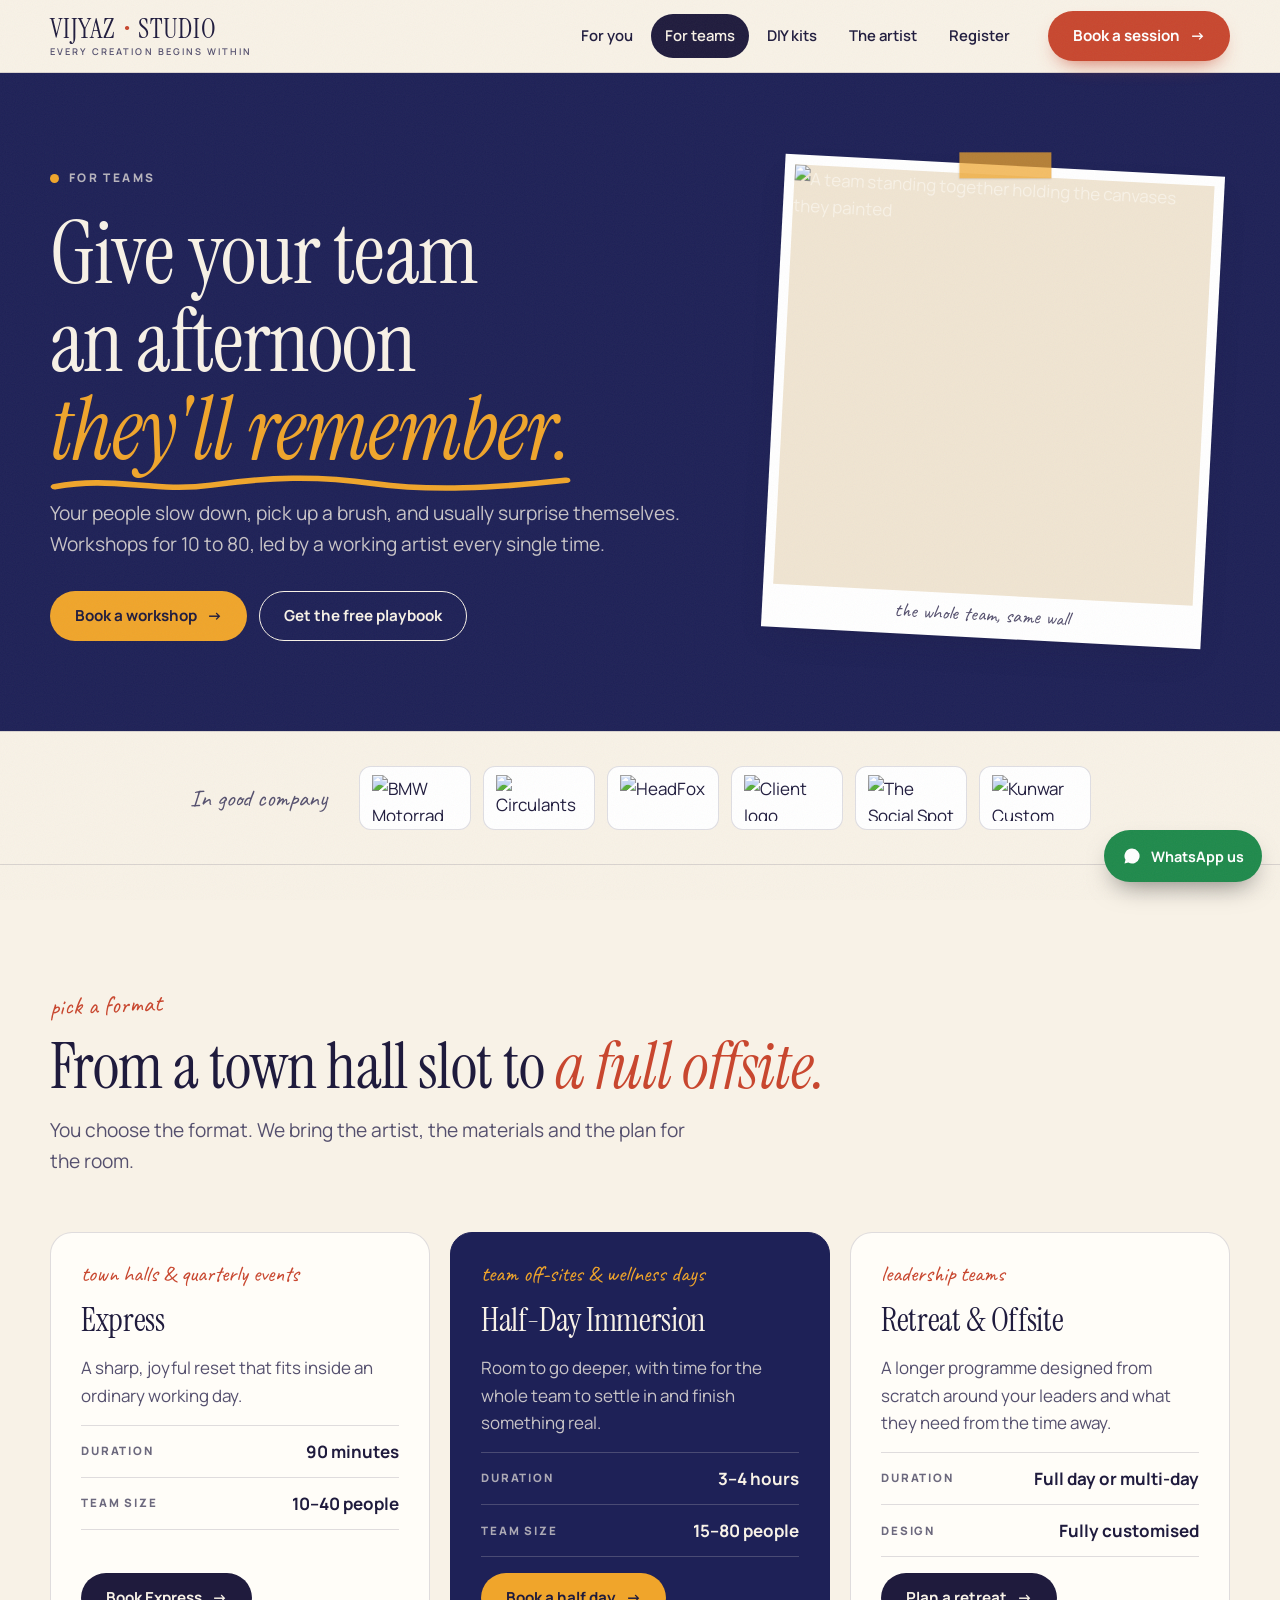
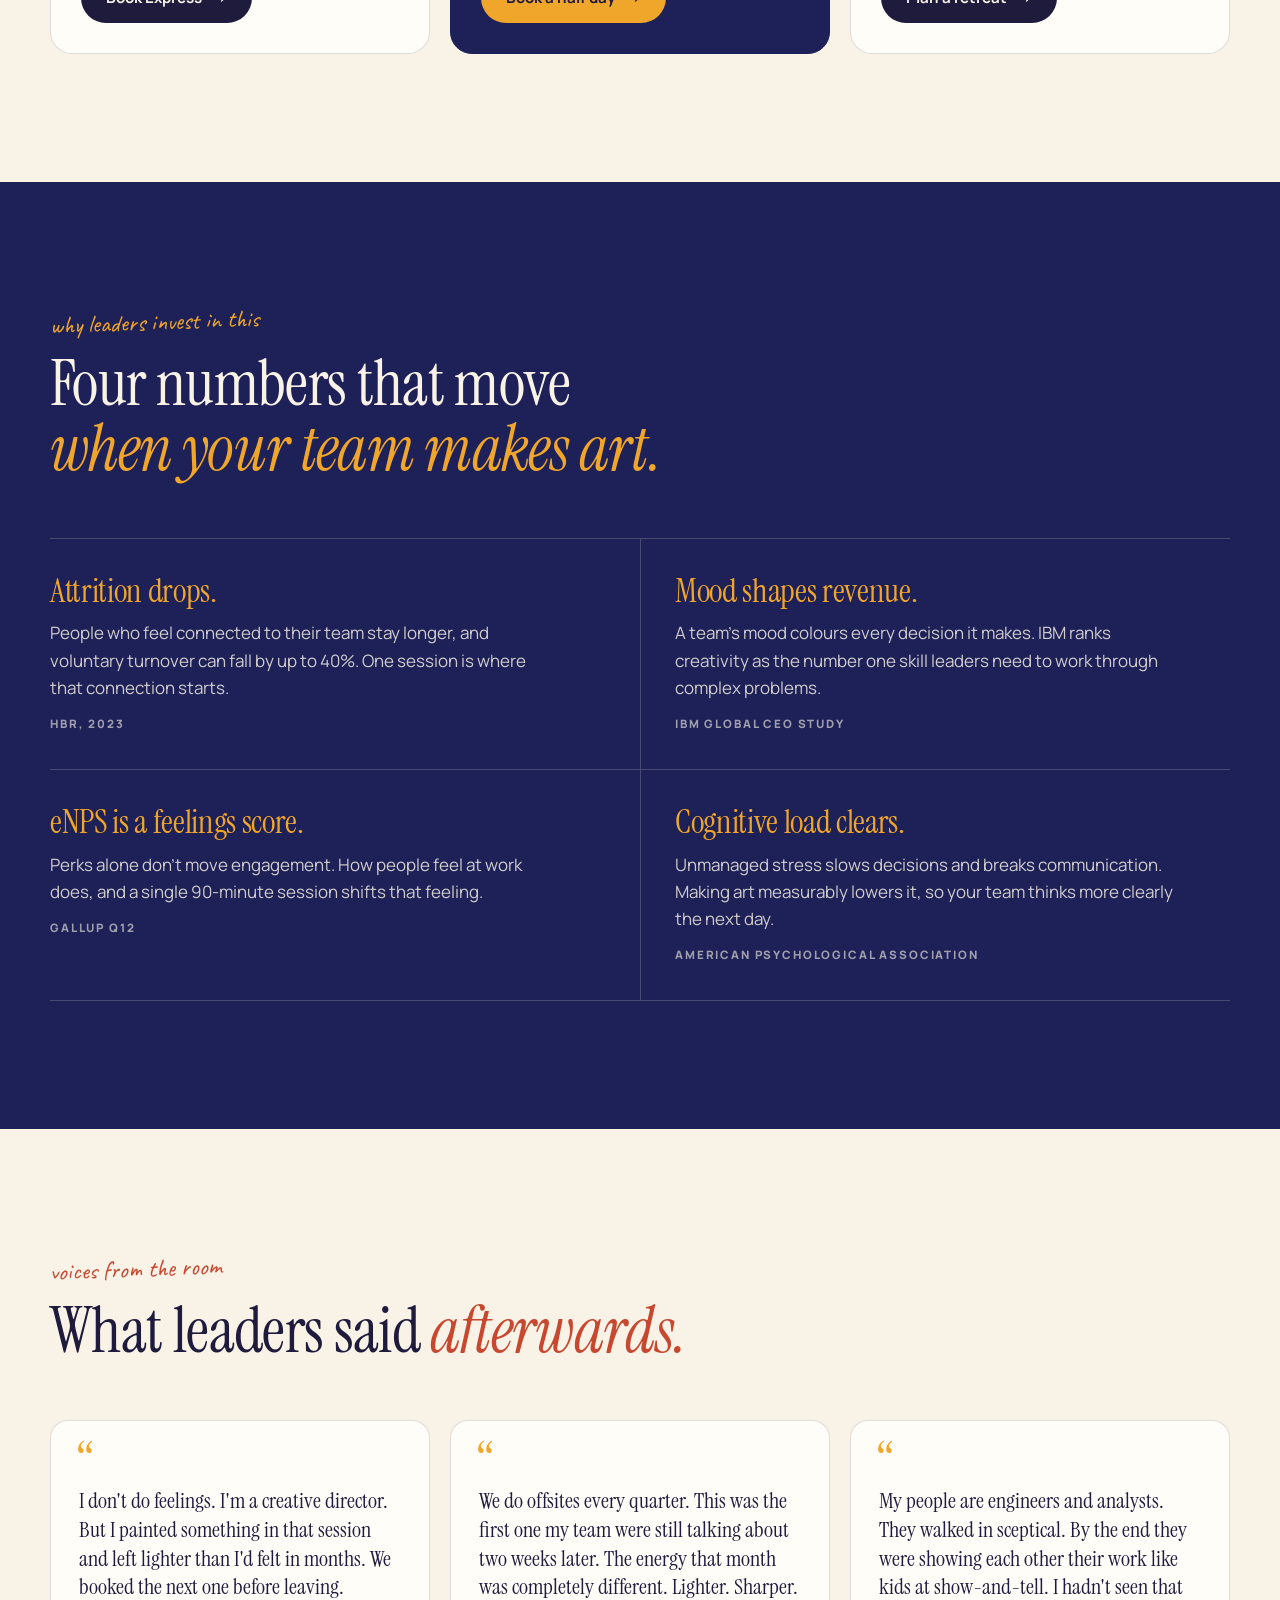
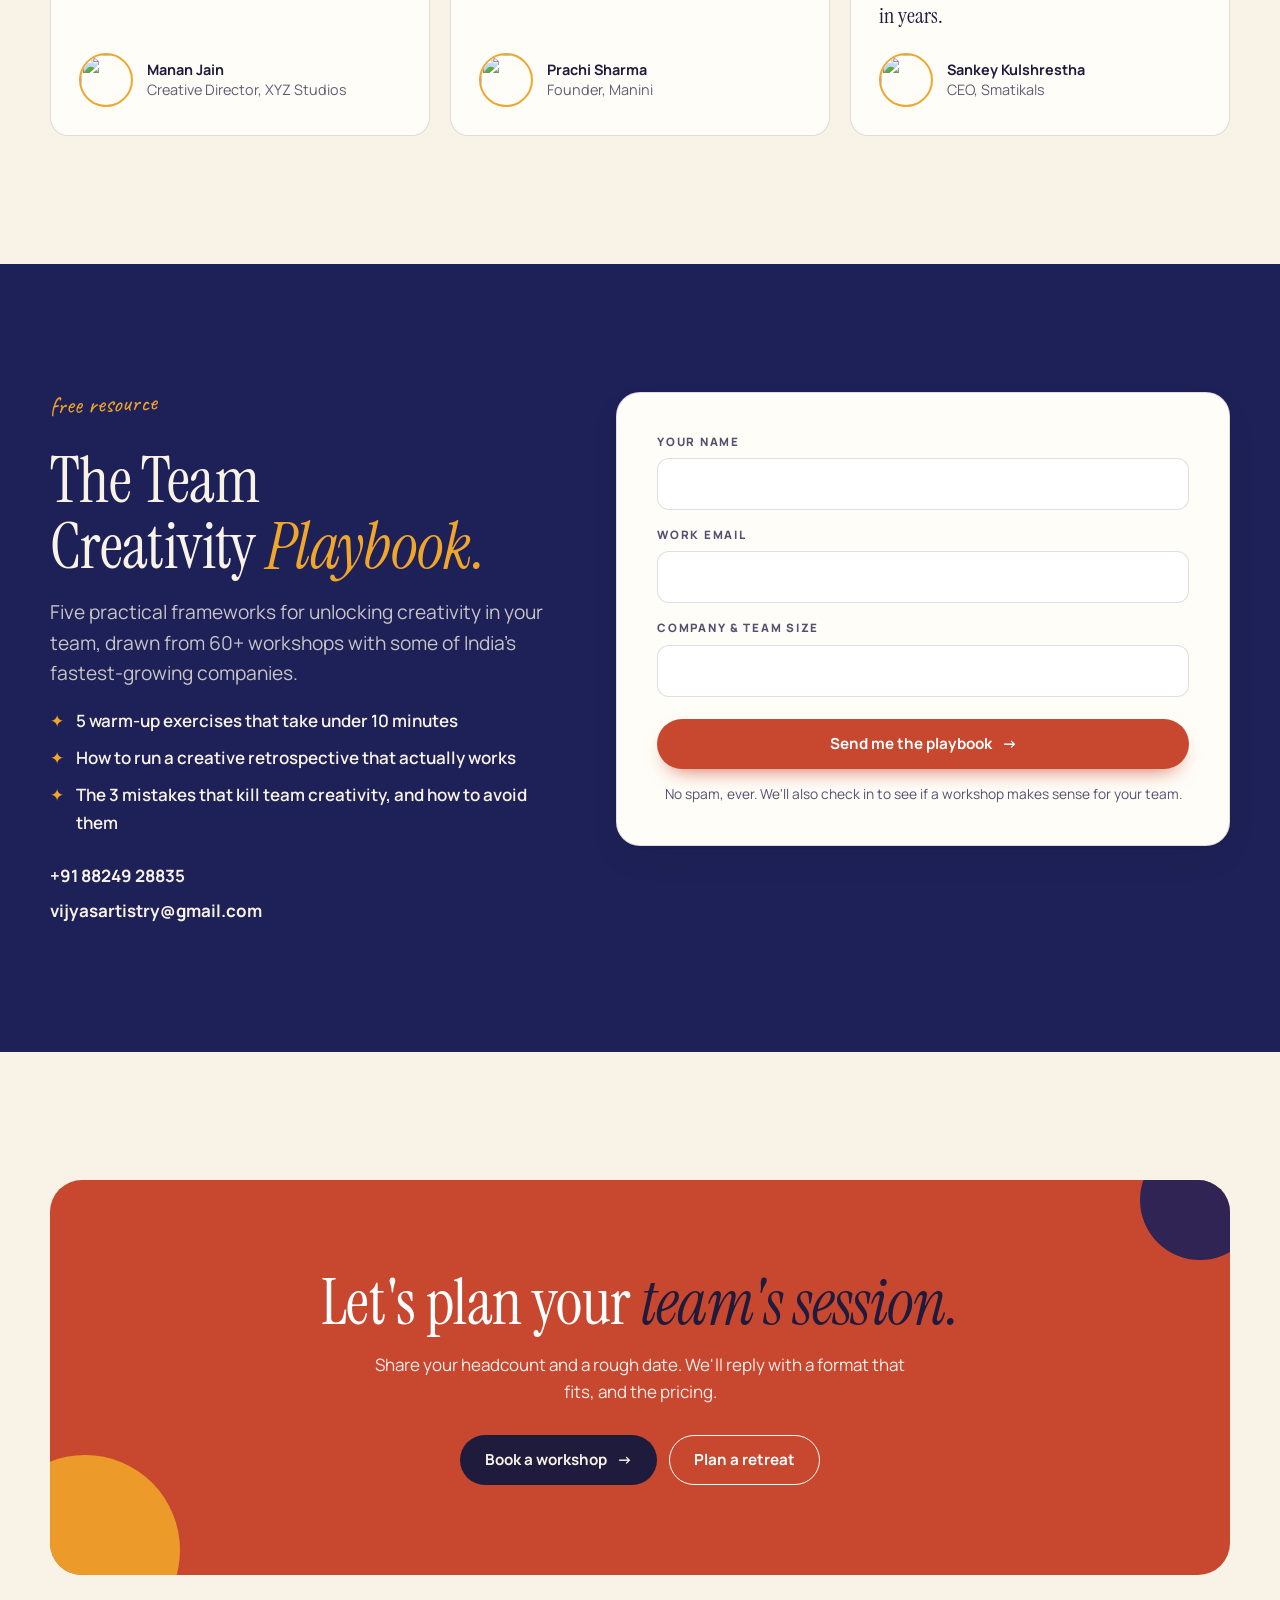
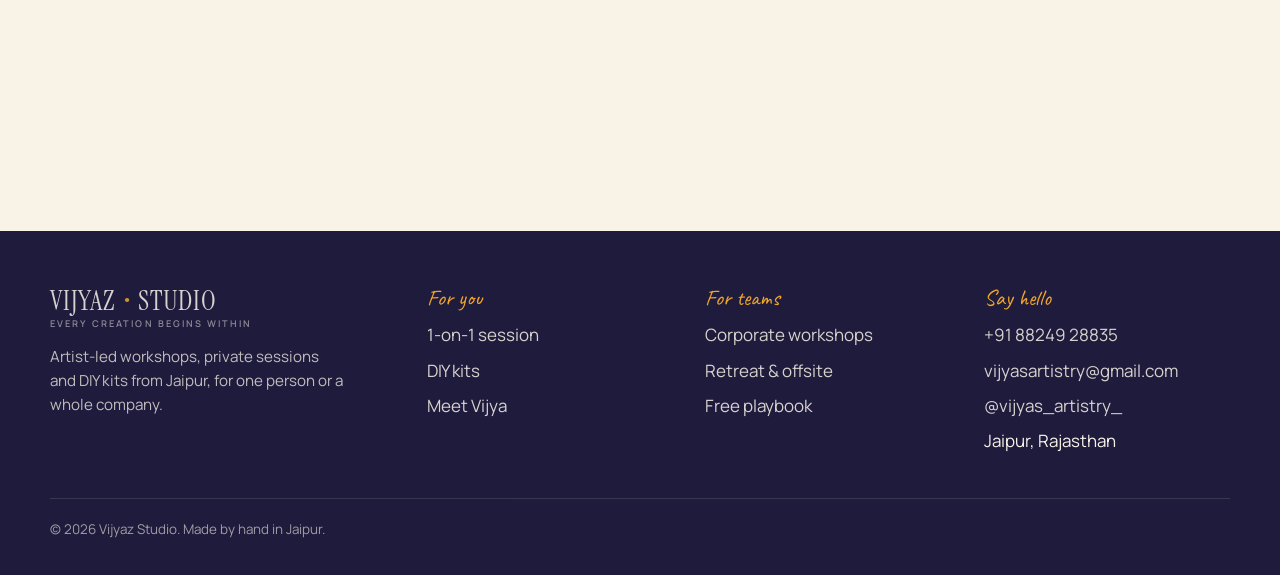
==== for-teams.html @ ba48e27b "Redesign Vijyaz Studio site with separate paths for individuals and teams Co-Authored-By: Claude <no" ====
<!doctype html>
<html lang="en">
<head>
<meta charset="utf-8">
<meta name="viewport" content="width=device-width, initial-scale=1">
<title>For teams | Corporate art workshops, retreats and offsites | Vijyaz Studio</title>
<meta name="description" content="Artist-led corporate art workshops for teams of 10 to 80. 90-minute express sessions, half-day immersions, and fully customised retreats and offsites.">
<meta property="og:title" content="For teams | Corporate art workshops, retreats and offsites | Vijyaz Studio">
<meta property="og:description" content="Artist-led corporate art workshops for teams of 10 to 80. 90-minute express sessions, half-day immersions, and fully customised retreats and offsites.">
<meta property="og:image" content="https://dlrsjvulepdgfqrjjhln.supabase.co/storage/v1/object/public/site-uploads/uploads/workshopmarquee-item-4-1785945149380.jpg">
<meta name="theme-color" content="#f8f2e7">
<link rel="icon" href="favicon.svg" type="image/svg+xml">
<link rel="preconnect" href="https://fonts.googleapis.com">
<link rel="preconnect" href="https://fonts.gstatic.com" crossorigin>
<link href="https://fonts.googleapis.com/css2?family=Caveat:wght@500&family=Instrument+Serif:ital@0;1&family=Manrope:wght@500;600;700;800&display=swap" rel="stylesheet">
<link rel="stylesheet" href="styles.css">
</head>
<body>
<header class="site-header">
  <div class="wrap">
    <a class="brand" href="index.html" aria-label="Vijyaz Studio, home">
      <b>Vijyaz <i>•</i> Studio</b>
      <small>Every creation begins within</small>
    </a>
    <nav class="site-nav" id="site-nav" aria-label="Main">
      <ul>
        <li><a href="for-you.html">For you</a></li>
        <li><a href="for-teams.html">For teams</a></li>
        <li><a href="for-you.html#diy-kits">DIY kits</a></li>
        <li><a href="index.html#artist">The artist</a></li>
        <li><a href="register.html">Register</a></li>
      </ul>
    </nav>
    <a class="btn btn-gerua" href="register.html">Book a session <span aria-hidden="true">→</span></a>
    <button class="menu-btn" type="button" aria-expanded="false" aria-controls="site-nav">Menu</button>
  </div>
</header>
<main id="main">
  <section class="page-hero on-dark">
    <div class="wrap">
      <div>
        <p class="eyebrow">For teams</p>
        <h1>Give your team an afternoon <em class="squiggle">they'll remember.</em></h1>
        <p class="lede">Your people slow down, pick up a brush, and usually surprise themselves. Workshops for 10 to 80, led by a working artist every single time.</p>
        <div class="btn-row">
          <a class="btn btn-marigold" href="register.html?program=corporate-workshops">Book a workshop <span aria-hidden="true">→</span></a>
          <a class="btn btn-ghost" href="#playbook">Get the free playbook</a>
        </div>
      </div>
      <figure class="print taped" style="--ratio:1/1"><img src="https://dlrsjvulepdgfqrjjhln.supabase.co/storage/v1/object/public/site-uploads/uploads/workshopmarquee-item-4-1785945149380.jpg" alt="A team standing together holding the canvases they painted"><figcaption>the whole team, same wall</figcaption></figure>
    </div>
  </section>

  <section class="logos" aria-label="Who we've worked with">
    <div class="wrap">
      <p>In good company</p>
      <ul>
        <li><img src="https://dlrsjvulepdgfqrjjhln.supabase.co/storage/v1/object/public/site-uploads/uploads/logowall-item-0-1785815715162.jpg" alt="BMW Motorrad" loading="lazy"></li>
        <li><img src="https://dlrsjvulepdgfqrjjhln.supabase.co/storage/v1/object/public/site-uploads/uploads/logowall-item-1-1785815635400.jpg" alt="Circulants AI" loading="lazy"></li>
        <li><img src="https://dlrsjvulepdgfqrjjhln.supabase.co/storage/v1/object/public/site-uploads/uploads/logowall-item-2-1785815697049.jpg" alt="HeadFox" loading="lazy"></li>
        <li><img src="https://dlrsjvulepdgfqrjjhln.supabase.co/storage/v1/object/public/site-uploads/uploads/logowall-item-3-1785815706155.jpg" alt="Client logo" loading="lazy"></li>
        <li><img src="https://dlrsjvulepdgfqrjjhln.supabase.co/storage/v1/object/public/site-uploads/uploads/logowall-item-4-1785815723731.jpg" alt="The Social Spot" loading="lazy"></li>
        <li><img src="https://dlrsjvulepdgfqrjjhln.supabase.co/storage/v1/object/public/site-uploads/uploads/logowall-item-5-1785815739361.jpg" alt="Kunwar Custom" loading="lazy"></li>
      </ul>
    </div>
  </section>

  <section class="section" id="formats">
    <div class="wrap">
      <header class="section-head" data-reveal>
        <span class="note">pick a format</span>
        <h2>From a town hall slot to <em>a full offsite.</em></h2>
        <p class="lede">You choose the format. We bring the artist, the materials and the plan for the room.</p>
      </header>
      <div class="plans">
        <article class="plan" data-reveal>
          <span class="plan-for">town halls &amp; quarterly events</span>
          <h3>Express</h3>
          <p>A sharp, joyful reset that fits inside an ordinary working day.</p>
          <dl>
            <div><dt>Duration</dt><dd>90 minutes</dd></div>
            <div><dt>Team size</dt><dd>10–40 people</dd></div>
          </dl>
          <a class="btn btn-ink" href="register.html?program=corporate-workshops">Book Express <span aria-hidden="true">→</span></a>
        </article>
        <article class="plan feature" data-reveal style="--delay:.1s">
          <span class="plan-for">team off-sites &amp; wellness days</span>
          <h3>Half-Day Immersion</h3>
          <p>Room to go deeper, with time for the whole team to settle in and finish something real.</p>
          <dl>
            <div><dt>Duration</dt><dd>3–4 hours</dd></div>
            <div><dt>Team size</dt><dd>15–80 people</dd></div>
          </dl>
          <a class="btn btn-marigold" href="register.html?program=corporate-workshops">Book a half day <span aria-hidden="true">→</span></a>
        </article>
        <article class="plan" data-reveal style="--delay:.2s">
          <span class="plan-for">leadership teams</span>
          <h3>Retreat &amp; Offsite</h3>
          <p>A longer programme designed from scratch around your leaders and what they need from the time away.</p>
          <dl>
            <div><dt>Duration</dt><dd>Full day or multi-day</dd></div>
            <div><dt>Design</dt><dd>Fully customised</dd></div>
          </dl>
          <a class="btn btn-ink" href="register.html?program=retreat-offsite">Plan a retreat <span aria-hidden="true">→</span></a>
        </article>
      </div>
    </div>
  </section>

  <section class="section on-dark">
    <div class="wrap">
      <header class="section-head" data-reveal>
        <span class="note">why leaders invest in this</span>
        <h2>Four numbers that move <em>when your team makes art.</em></h2>
      </header>
      <div class="metrics">
        <article class="metric" data-reveal>
          <h3>Attrition drops.</h3>
          <p>People who feel connected to their team stay longer, and voluntary turnover can fall by up to 40%. One session is where that connection starts.</p>
          <cite>HBR, 2023</cite>
        </article>
        <article class="metric" data-reveal style="--delay:.1s">
          <h3>Mood shapes revenue.</h3>
          <p>A team's mood colours every decision it makes. IBM ranks creativity as the number one skill leaders need to work through complex problems.</p>
          <cite>IBM Global CEO Study</cite>
        </article>
        <article class="metric" data-reveal>
          <h3>eNPS is a feelings score.</h3>
          <p>Perks alone don't move engagement. How people feel at work does, and a single 90-minute session shifts that feeling.</p>
          <cite>Gallup Q12</cite>
        </article>
        <article class="metric" data-reveal style="--delay:.1s">
          <h3>Cognitive load clears.</h3>
          <p>Unmanaged stress slows decisions and breaks communication. Making art measurably lowers it, so your team thinks more clearly the next day.</p>
          <cite>American Psychological Association</cite>
        </article>
      </div>
    </div>
  </section>

  <section class="section">
    <div class="wrap">
      <header class="section-head" data-reveal>
        <span class="note">voices from the room</span>
        <h2>What leaders said <em>afterwards.</em></h2>
      </header>
      <div class="voices on-paper">
        <figure class="voice" data-reveal>
          <blockquote>I don't do feelings. I'm a creative director. But I painted something in that session and left lighter than I'd felt in months. We booked the next one before leaving.</blockquote>
          <figcaption><img src="https://dlrsjvulepdgfqrjjhln.supabase.co/storage/v1/object/public/site-uploads/uploads/testimonials-card-0-1785815913878.jpg" alt="" loading="lazy"><div><b>Manan Jain</b><span>Creative Director, XYZ Studios</span></div></figcaption>
        </figure>
        <figure class="voice" data-reveal style="--delay:.1s">
          <blockquote>We do offsites every quarter. This was the first one my team were still talking about two weeks later. The energy that month was completely different. Lighter. Sharper.</blockquote>
          <figcaption><img src="https://dlrsjvulepdgfqrjjhln.supabase.co/storage/v1/object/public/site-uploads/uploads/testimonials-card-1-1785946185599.jpg" alt="" loading="lazy"><div><b>Prachi Sharma</b><span>Founder, Manini</span></div></figcaption>
        </figure>
        <figure class="voice" data-reveal style="--delay:.2s">
          <blockquote>My people are engineers and analysts. They walked in sceptical. By the end they were showing each other their work like kids at show-and-tell. I hadn't seen that in years.</blockquote>
          <figcaption><img src="https://dlrsjvulepdgfqrjjhln.supabase.co/storage/v1/object/public/site-uploads/uploads/testimonials-card-2-1785815971212.jpg" alt="" loading="lazy"><div><b>Sankey Kulshrestha</b><span>CEO, Smatikals</span></div></figcaption>
        </figure>
      </div>
    </div>
  </section>

  <section class="section on-dark" id="playbook">
    <div class="wrap split">
      <div class="split-copy" data-reveal>
        <span class="note">free resource</span>
        <h2>The Team Creativity <em>Playbook.</em></h2>
        <p class="lede">Five practical frameworks for unlocking creativity in your team, drawn from 60+ workshops with some of India's fastest-growing companies.</p>
        <ul class="ticks">
          <li>5 warm-up exercises that take under 10 minutes</li>
          <li>How to run a creative retrospective that actually works</li>
          <li>The 3 mistakes that kill team creativity, and how to avoid them</li>
        </ul>
        <div class="contact-list">
          <a href="tel:+918824928835">+91 88249 28835</a>
          <a href="mailto:vijyasartistry@gmail.com">vijyasartistry@gmail.com</a>
        </div>
      </div>
      <div class="form-card" data-reveal style="--delay:.1s">
        <form data-enquiry="Team Creativity Playbook request">
          <div class="form-grid">
            <div class="field full"><label for="pb-name">Your name</label><input id="pb-name" name="name" data-label="Name" autocomplete="name" required></div>
            <div class="field full"><label for="pb-email">Work email</label><input id="pb-email" name="email" data-label="Work email" type="email" autocomplete="email" required></div>
            <div class="field full"><label for="pb-company">Company &amp; team size</label><input id="pb-company" name="company" data-label="Company and team size" autocomplete="organization"></div>
          </div>
          <button class="btn btn-gerua" type="submit">Send me the playbook <span aria-hidden="true">→</span></button>
          <p class="form-note">No spam, ever. We'll also check in to see if a workshop makes sense for your team.</p>
        </form>
        <div class="handoff" hidden tabindex="-1">
          <h3>One last tap.</h3>
          <p data-sent hidden>Thank you. The playbook is on its way to your inbox.</p>
          <div data-send class="handoff">
            <p>Send your request to the studio and we'll reply with the playbook.</p>
            <div class="btn-row" style="justify-content:center">
              <a class="btn btn-gerua" data-whatsapp target="_blank" rel="noopener" href="#">Send on WhatsApp</a>
              <a class="btn btn-ghost" data-email href="#">Send by email</a>
            </div>
          </div>
        </div>
      </div>
    </div>
  </section>

  <section class="section">
    <div class="wrap">
      <div class="closing" data-reveal>
        <h2>Let's plan your <em>team's session.</em></h2>
        <p>Share your headcount and a rough date. We'll reply with a format that fits, and the pricing.</p>
        <div class="btn-row">
          <a class="btn btn-ink" href="register.html?program=corporate-workshops">Book a workshop <span aria-hidden="true">→</span></a>
          <a class="btn btn-ghost" href="register.html?program=retreat-offsite">Plan a retreat</a>
        </div>
      </div>
    </div>
  </section>
</main>
<footer class="site-footer">
  <div class="wrap">
    <div class="footer-grid">
      <div>
        <a class="brand" href="index.html">
          <b>Vijyaz <i>•</i> Studio</b>
          <small>Every creation begins within</small>
        </a>
        <p class="footer-about">Artist-led workshops, private sessions and DIY kits from Jaipur, for one person or a whole company.</p>
      </div>
      <div>
        <h4>For you</h4>
        <ul>
          <li><a href="for-you.html#one-on-one">1-on-1 session</a></li>
          <li><a href="for-you.html#diy-kits">DIY kits</a></li>
          <li><a href="index.html#artist">Meet Vijya</a></li>
        </ul>
      </div>
      <div>
        <h4>For teams</h4>
        <ul>
          <li><a href="for-teams.html#formats">Corporate workshops</a></li>
          <li><a href="for-teams.html#formats">Retreat &amp; offsite</a></li>
          <li><a href="for-teams.html#playbook">Free playbook</a></li>
        </ul>
      </div>
      <div>
        <h4>Say hello</h4>
        <ul>
          <li><a href="tel:+918824928835">+91 88249 28835</a></li>
          <li><a href="mailto:vijyasartistry@gmail.com">vijyasartistry@gmail.com</a></li>
          <li><a href="https://instagram.com/vijyas_artistry_" target="_blank" rel="noopener">@vijyas_artistry_</a></li>
          <li>Jaipur, Rajasthan</li>
        </ul>
      </div>
    </div>
    <p class="footer-base">© 2026 Vijyaz Studio. Made by hand in Jaipur.</p>
  </div>
</footer>
<a class="whatsapp" href="https://wa.me/918824928835?text=Hi!%20I%27d%20like%20to%20know%20more%20about%20booking%20an%20art%20session." target="_blank" rel="noopener" aria-label="Chat with Vijyaz Studio on WhatsApp">
  <svg viewBox="0 0 24 24" aria-hidden="true"><path d="M12 3a9 9 0 0 0-7.8 13.5L3 21l4.6-1.2A9 9 0 1 0 12 3Z"/></svg>
  <span>WhatsApp us</span>
</a>
<script src="main.js"></script>
</body>
</html>
---- styles.css ----
/* Vijyaz Studio — shared styles
   Palette: paper, indigo ink, Jaipur gerua, marigold. */

:root {
  --paper: #f8f2e7;
  --paper-deep: #f0e5d2;
  --card: #fffdf8;
  --ink: #1f1b3d;
  --ink-soft: #55506e;
  --indigo: #1e2157;
  --indigo-lift: #2b2f73;
  --gerua: #c8472f;
  --gerua-soft: #f3d5c8;
  --marigold: #f0a52b;
  --line: rgba(31, 27, 61, 0.14);
  --line-light: rgba(248, 242, 231, 0.2);

  --display: "Instrument Serif", "Iowan Old Style", Georgia, serif;
  --body: "Manrope", system-ui, -apple-system, "Segoe UI", sans-serif;
  --hand: "Caveat", "Bradley Hand", cursive;

  --wrap: 1180px;
  --gutter: clamp(18px, 4vw, 40px);
  --section: clamp(64px, 10vw, 128px);
  --radius: 18px;
  --shadow: 0 1px 2px rgba(31, 27, 61, 0.08), 0 14px 34px -14px rgba(31, 27, 61, 0.3);
}

*,
*::before,
*::after {
  box-sizing: border-box;
}

html {
  scroll-behavior: smooth;
  -webkit-text-size-adjust: 100%;
}

body {
  margin: 0;
  background: var(--paper);
  color: var(--ink);
  font-family: var(--body);
  font-size: 17px;
  line-height: 1.6;
  -webkit-font-smoothing: antialiased;
  overflow-x: hidden;
}

/* paper grain */
body::before {
  content: "";
  position: fixed;
  inset: 0;
  z-index: 100;
  pointer-events: none;
  opacity: 0.05;
  background-image: url("data:image/svg+xml,%3Csvg xmlns='http://www.w3.org/2000/svg' width='160' height='160'%3E%3Cfilter id='n'%3E%3CfeTurbulence type='fractalNoise' baseFrequency='.9' numOctaves='2'/%3E%3C/filter%3E%3Crect width='160' height='160' filter='url(%23n)'/%3E%3C/svg%3E");
}

img {
  display: block;
  max-width: 100%;
}

a {
  color: inherit;
}

h1,
h2,
h3,
p,
figure,
blockquote,
ul,
ol,
dl,
dd {
  margin: 0;
}

ul,
ol {
  padding: 0;
  list-style: none;
}

h1,
h2,
h3 {
  font-family: var(--display);
  font-weight: 400;
  line-height: 1.02;
  letter-spacing: -0.01em;
  text-wrap: balance;
}

h1 {
  font-size: clamp(3rem, 8.4vw, 6.6rem);
}

h2 {
  font-size: clamp(2.3rem, 5.2vw, 4rem);
}

h3 {
  font-size: clamp(1.6rem, 2.6vw, 2.1rem);
  line-height: 1.1;
}

h1 em,
h2 em {
  color: var(--gerua);
}

.on-dark h2 em,
.on-dark h1 em {
  color: var(--marigold);
}

p {
  text-wrap: pretty;
}

:focus-visible {
  outline: 3px solid var(--marigold);
  outline-offset: 3px;
  border-radius: 4px;
}

.wrap {
  width: min(var(--wrap), 100% - 2 * var(--gutter));
  margin-inline: auto;
}

.section {
  padding-block: var(--section);
}

.lede {
  font-size: clamp(1.05rem, 1.5vw, 1.25rem);
  color: var(--ink-soft);
  max-width: 34em;
}

.on-dark .lede {
  color: rgba(248, 242, 231, 0.78);
}

/* handwritten section label */
.note {
  display: inline-block;
  font-family: var(--hand);
  font-size: 1.55rem;
  line-height: 1;
  color: var(--gerua);
  transform: rotate(-2deg);
  margin-bottom: 14px;
}

.on-dark .note {
  color: var(--marigold);
}

/* hand-drawn underline */
.squiggle {
  background: url("data:image/svg+xml,%3Csvg xmlns='http://www.w3.org/2000/svg' viewBox='0 0 200 12' preserveAspectRatio='none'%3E%3Cpath d='M2 8c22-7 38 4 60-1s40-6 62-1 46 3 74-2' fill='none' stroke='%23f0a52b' stroke-width='3.5' stroke-linecap='round'/%3E%3C/svg%3E")
    no-repeat 0 100% / 100% 0.22em;
  padding-bottom: 0.08em;
}

/* ---------- buttons ---------- */

.btn {
  display: inline-flex;
  align-items: center;
  gap: 10px;
  min-height: 50px;
  padding: 12px 24px;
  border: 1.5px solid transparent;
  border-radius: 999px;
  font: 700 0.95rem/1.2 var(--body);
  text-decoration: none;
  cursor: pointer;
  transition: transform 0.2s ease, background-color 0.2s ease, color 0.2s ease, box-shadow 0.2s ease;
}

.btn span[aria-hidden] {
  transition: transform 0.2s ease;
}

.btn:hover span[aria-hidden] {
  transform: translateX(4px);
}

.btn:hover {
  transform: translateY(-2px);
}

.btn-gerua {
  background: var(--gerua);
  color: #fff;
  box-shadow: 0 10px 22px -12px var(--gerua);
}

.btn-gerua:hover {
  background: #b23c26;
}

.btn-ink {
  background: var(--ink);
  color: var(--paper);
}

.btn-ink:hover {
  background: var(--indigo-lift);
}

.btn-marigold {
  background: var(--marigold);
  color: var(--ink);
}

.btn-ghost {
  border-color: currentColor;
  background: transparent;
  color: inherit;
}

.btn-ghost:hover {
  background: var(--ink);
  border-color: var(--ink);
  color: var(--paper);
}

.on-dark .btn-ghost:hover {
  background: var(--paper);
  border-color: var(--paper);
  color: var(--ink);
}

.text-link {
  font-weight: 700;
  text-decoration: underline;
  text-decoration-color: var(--marigold);
  text-decoration-thickness: 2px;
  text-underline-offset: 5px;
}

.text-link:hover {
  text-decoration-color: currentColor;
}

.btn-row {
  display: flex;
  flex-wrap: wrap;
  gap: 12px;
  align-items: center;
}

/* ---------- header ---------- */

.site-header {
  position: sticky;
  top: 0;
  z-index: 50;
  background: rgba(248, 242, 231, 0.9);
  backdrop-filter: blur(10px);
  border-bottom: 1px solid var(--line);
}

.site-header .wrap {
  display: flex;
  align-items: center;
  gap: 24px;
  min-height: 72px;
}

.brand {
  display: grid;
  text-decoration: none;
  line-height: 1;
  margin-right: auto;
}

.brand b {
  font: 400 1.7rem/1 var(--display);
  letter-spacing: 0.04em;
  text-transform: uppercase;
}

.brand b i {
  font-style: normal;
  color: var(--gerua);
}

.brand small {
  font: 600 0.58rem/1 var(--body);
  letter-spacing: 0.22em;
  text-transform: uppercase;
  color: var(--ink-soft);
  margin-top: 5px;
}

.site-nav ul {
  display: flex;
  gap: 4px;
}

.site-nav a {
  display: block;
  padding: 10px 14px;
  border-radius: 999px;
  font-size: 0.93rem;
  font-weight: 600;
  text-decoration: none;
}

.site-nav a:hover {
  background: var(--paper-deep);
}

.site-nav a[aria-current="page"] {
  background: var(--ink);
  color: var(--paper);
}

.menu-btn {
  display: none;
  min-height: 44px;
  padding: 8px 16px;
  border: 1.5px solid var(--ink);
  border-radius: 999px;
  background: none;
  color: var(--ink);
  font: 700 0.9rem var(--body);
  cursor: pointer;
}

@media (max-width: 900px) {
  .menu-btn {
    display: block;
  }

  .site-header .btn {
    display: none;
  }

  .site-nav {
    display: none;
    position: absolute;
    inset: 100% 0 auto;
    background: var(--paper);
    border-bottom: 1px solid var(--line);
    padding: 10px var(--gutter) 22px;
    box-shadow: 0 24px 30px -24px rgba(31, 27, 61, 0.4);
  }

  .site-nav.open {
    display: block;
  }

  .site-nav ul {
    flex-direction: column;
  }

  .site-nav a {
    padding: 14px 16px;
    font: 400 1.6rem var(--display);
  }
}

/* ---------- photo prints ---------- */

.print {
  position: relative;
  background: #fff;
  padding: 10px 10px 12px;
  box-shadow: var(--shadow);
  transform: rotate(var(--tilt, 0deg));
  transition: transform 0.35s cubic-bezier(0.2, 0.8, 0.2, 1);
}

.print:hover {
  transform: rotate(0deg) scale(1.02);
  z-index: 5;
}

.print img {
  width: 100%;
  height: auto;
  aspect-ratio: var(--ratio, 4 / 5);
  object-fit: cover;
  background: var(--paper-deep);
}

.print figcaption {
  font: 1.25rem/1.1 var(--hand);
  color: var(--ink-soft);
  padding-top: 9px;
  text-align: center;
}

.print.taped::before {
  content: "";
  position: absolute;
  top: -13px;
  left: 50%;
  width: 92px;
  height: 26px;
  background: rgba(240, 165, 43, 0.72);
  transform: translateX(-50%) rotate(-3deg);
  box-shadow: 0 1px 2px rgba(31, 27, 61, 0.15);
}

/* ---------- hero ---------- */

.hero {
  position: relative;
  padding-block: clamp(40px, 7vw, 88px) clamp(56px, 8vw, 104px);
}

.hero .wrap {
  display: grid;
  grid-template-columns: minmax(0, 1.08fr) minmax(0, 0.92fr);
  gap: clamp(28px, 5vw, 72px);
  align-items: center;
}

.eyebrow {
  display: inline-flex;
  align-items: center;
  gap: 10px;
  font-size: 0.74rem;
  font-weight: 800;
  letter-spacing: 0.2em;
  text-transform: uppercase;
  color: var(--ink-soft);
  margin-bottom: 22px;
}

.eyebrow::before {
  content: "";
  width: 9px;
  height: 9px;
  border-radius: 50%;
  background: var(--gerua);
}

.on-dark .eyebrow {
  color: rgba(248, 242, 231, 0.7);
}

.on-dark .eyebrow::before {
  background: var(--marigold);
}

.hero h1 + .lede {
  margin-top: 26px;
}

.hero .btn-row {
  margin-top: 34px;
}

.proof {
  display: flex;
  flex-wrap: wrap;
  gap: 8px 26px;
  margin-top: 36px;
  padding-top: 22px;
  border-top: 1px dashed var(--line);
  font-size: 0.9rem;
  color: var(--ink-soft);
}

.proof b {
  font: 400 1.5rem/1 var(--display);
  color: var(--ink);
  margin-right: 6px;
}

.collage {
  position: relative;
  aspect-ratio: 1 / 1.08;
}

.collage .print {
  position: absolute;
}

.collage .print:nth-child(1) {
  --tilt: -5deg;
  --ratio: 4 / 5;
  width: 58%;
  top: 0;
  left: 0;
}

.collage .print:nth-child(2) {
  --tilt: 4deg;
  --ratio: 1 / 1;
  width: 50%;
  top: 14%;
  right: 0;
}

.collage .print:nth-child(3) {
  --tilt: -2deg;
  --ratio: 4 / 3;
  width: 62%;
  bottom: 0;
  left: 20%;
}

.collage .scribble {
  position: absolute;
  right: 2%;
  top: 0;
  font: 1.6rem/1.05 var(--hand);
  color: var(--gerua);
  transform: rotate(6deg);
  text-align: center;
}

@media (max-width: 860px) {
  .hero .wrap {
    grid-template-columns: 1fr;
  }

  .collage {
    max-width: 520px;
    width: 100%;
    margin-inline: auto;
  }
}

/* page hero (inner pages) */

.page-hero {
  padding-block: clamp(44px, 7vw, 92px);
}

.page-hero .wrap {
  display: grid;
  grid-template-columns: minmax(0, 1.15fr) minmax(0, 0.85fr);
  gap: clamp(28px, 5vw, 72px);
  align-items: center;
}

.page-hero h1 {
  font-size: clamp(2.8rem, 7vw, 5.4rem);
}

.page-hero .lede {
  margin-top: 24px;
}

.page-hero .btn-row {
  margin-top: 32px;
}

.page-hero .print {
  --tilt: 3deg;
  max-width: 440px;
  margin-inline: auto;
}

@media (max-width: 860px) {
  .page-hero .wrap {
    grid-template-columns: 1fr;
  }
}

.on-dark {
  background: var(--indigo);
  color: var(--paper);
}

/* ---------- client logos ---------- */

.logos {
  padding-block: 34px;
  border-block: 1px solid var(--line);
}

.logos .wrap {
  display: flex;
  flex-wrap: wrap;
  align-items: center;
  justify-content: center;
  gap: 16px 22px;
}

.logos p {
  font: 1.5rem/1 var(--hand);
  color: var(--ink-soft);
  margin-right: 10px;
}

.logos ul {
  display: flex;
  flex-wrap: wrap;
  justify-content: center;
  gap: 12px;
}

.logos li {
  width: 112px;
  height: 64px;
  padding: 8px 12px;
  background: #fff;
  border: 1px solid var(--line);
  border-radius: 12px;
}

.logos img {
  width: 100%;
  height: 100%;
  object-fit: contain;
}

/* ---------- two doors ---------- */

.section-head {
  display: grid;
  gap: 16px;
  max-width: 780px;
  margin-bottom: clamp(32px, 5vw, 56px);
}

.section-head .note {
  margin-bottom: 0;
  justify-self: start;
}

.doors {
  display: grid;
  grid-template-columns: 1fr 1fr;
  gap: 20px;
}

.door {
  position: relative;
  display: flex;
  flex-direction: column;
  border-radius: 26px;
  padding: clamp(24px, 3.4vw, 44px);
  overflow: hidden;
}

.door-you {
  background: var(--gerua-soft);
}

.door-team {
  background: var(--indigo);
  color: var(--paper);
}

.door-tag {
  align-self: flex-start;
  font-size: 0.72rem;
  font-weight: 800;
  letter-spacing: 0.18em;
  text-transform: uppercase;
  padding: 7px 13px;
  border-radius: 999px;
  background: var(--ink);
  color: var(--paper);
}

.door-team .door-tag {
  background: var(--marigold);
  color: var(--ink);
}

.door h3 {
  font-size: clamp(2.1rem, 4vw, 3.2rem);
  margin-top: 20px;
}

.door > p {
  margin-top: 12px;
  max-width: 30em;
  color: var(--ink-soft);
}

.door-team > p {
  color: rgba(248, 242, 231, 0.78);
}

.formats {
  display: grid;
  gap: 12px;
  margin-block: 28px;
}

.format {
  display: grid;
  grid-template-columns: 84px 1fr;
  gap: 16px;
  align-items: center;
  padding: 12px;
  border-radius: var(--radius);
  background: rgba(255, 253, 248, 0.72);
  color: var(--ink);
  text-decoration: none;
  transition: transform 0.2s ease, background-color 0.2s ease;
}

.door-team .format {
  background: rgba(248, 242, 231, 0.09);
  color: var(--paper);
}

.format:hover {
  transform: translateX(6px);
  background: var(--card);
}

.door-team .format:hover {
  background: rgba(248, 242, 231, 0.17);
}

.format img {
  width: 84px;
  height: 84px;
  object-fit: cover;
  border-radius: 12px;
}

.format strong {
  display: block;
  font: 400 1.5rem/1.1 var(--display);
}

.format span {
  display: block;
  font-size: 0.92rem;
  margin-top: 4px;
  opacity: 0.8;
}

.door .btn {
  margin-top: auto;
  align-self: flex-start;
}

@media (max-width: 860px) {
  .doors {
    grid-template-columns: 1fr;
  }
}

/* ---------- steps ---------- */

.steps {
  display: grid;
  grid-template-columns: repeat(3, 1fr);
  gap: 20px;
  counter-reset: step;
}

.step {
  counter-increment: step;
  padding: 28px;
  border: 1.5px dashed var(--line);
  border-radius: var(--radius);
}

.step::before {
  content: counter(step);
  display: grid;
  place-items: center;
  width: 46px;
  height: 46px;
  border-radius: 50%;
  background: var(--marigold);
  font: 1.9rem/1 var(--hand);
  margin-bottom: 18px;
  transform: rotate(-6deg);
}

.step p {
  margin-top: 8px;
  color: var(--ink-soft);
}

@media (max-width: 780px) {
  .steps {
    grid-template-columns: 1fr;
  }
}

/* ---------- voices ---------- */

.voices {
  display: grid;
  grid-template-columns: repeat(3, 1fr);
  gap: 20px;
}

.voice {
  display: flex;
  flex-direction: column;
  gap: 22px;
  padding: 28px;
  border-radius: var(--radius);
  background: rgba(248, 242, 231, 0.07);
  border: 1px solid var(--line-light);
}

.voice blockquote {
  font: 400 1.38rem/1.3 var(--display);
}

.voice blockquote::before {
  content: "“";
  display: block;
  font-size: 3.4rem;
  line-height: 0.6;
  color: var(--marigold);
  margin-bottom: 6px;
}

.voice figcaption {
  display: flex;
  align-items: center;
  gap: 14px;
  margin-top: auto;
  font-size: 0.9rem;
  line-height: 1.35;
}

.voice figcaption img {
  width: 54px;
  height: 54px;
  border-radius: 50%;
  object-fit: cover;
  border: 2px solid var(--marigold);
}

.voice figcaption b {
  display: block;
}

.voice figcaption span {
  opacity: 0.7;
}

.voices.on-paper .voice {
  background: var(--card);
  border-color: var(--line);
}

@media (max-width: 900px) {
  .voices {
    grid-template-columns: 1fr;
  }
}

/* ---------- numbers ---------- */

.numbers {
  display: grid;
  grid-template-columns: repeat(4, 1fr);
  gap: 12px;
  text-align: center;
}

.numbers div {
  padding: 22px 10px;
  border-radius: var(--radius);
  background: var(--card);
  border: 1px solid var(--line);
}

.numbers dt {
  font: 400 clamp(2.4rem, 5vw, 3.6rem) / 1 var(--display);
  color: var(--gerua);
}

.numbers dd {
  font-size: 0.88rem;
  font-weight: 600;
  color: var(--ink-soft);
  margin-top: 6px;
}

@media (max-width: 700px) {
  .numbers {
    grid-template-columns: 1fr 1fr;
  }
}

/* ---------- marquee ---------- */

.marquee {
  overflow: hidden;
  padding-block: 30px;
}

.marquee-track {
  display: flex;
  gap: 26px;
  width: max-content;
  animation: slide 60s linear infinite;
}

.marquee:hover .marquee-track {
  animation-play-state: paused;
}

.marquee .print {
  width: clamp(190px, 22vw, 270px);
  flex: none;
}

.marquee .print:nth-child(odd) {
  --tilt: -2.5deg;
}

.marquee .print:nth-child(even) {
  --tilt: 2deg;
  margin-top: 22px;
}

@keyframes slide {
  to {
    transform: translateX(calc(-50% - 13px));
  }
}

/* ---------- artist ---------- */

.artist {
  display: grid;
  grid-template-columns: minmax(0, 0.8fr) minmax(0, 1.2fr);
  gap: clamp(32px, 6vw, 84px);
  align-items: center;
}

.artist .print {
  --tilt: -3deg;
  --ratio: 4 / 5;
}

.artist-copy {
  display: grid;
  gap: 18px;
}

.artist-copy p {
  color: var(--ink-soft);
  max-width: 36em;
}

.pull {
  font: italic 400 clamp(1.5rem, 2.8vw, 2.1rem) / 1.2 var(--display);
  color: var(--ink) !important;
  padding-left: 20px;
  border-left: 4px solid var(--marigold);
}

@media (max-width: 820px) {
  .artist {
    grid-template-columns: 1fr;
  }

  .artist .print {
    max-width: 380px;
  }
}

/* ---------- spec list / detail blocks ---------- */

.detail {
  display: grid;
  grid-template-columns: 1fr 1fr;
  gap: clamp(28px, 5vw, 72px);
  align-items: center;
}

.detail.flip > :first-child {
  order: 2;
}

.detail-copy {
  display: grid;
  gap: 18px;
  justify-items: start;
}

.detail-copy p {
  color: var(--ink-soft);
}

.on-dark .detail-copy p {
  color: rgba(248, 242, 231, 0.78);
}

.specs {
  display: grid;
  grid-template-columns: 1fr 1fr;
  width: 100%;
  border-top: 1px solid var(--line);
}

.specs div {
  padding: 16px 0;
  border-bottom: 1px solid var(--line);
}

.specs dt {
  font-size: 0.7rem;
  font-weight: 800;
  letter-spacing: 0.18em;
  text-transform: uppercase;
  color: var(--ink-soft);
}

.specs dd {
  font: 400 1.55rem/1.15 var(--display);
  margin-top: 4px;
}

.ticks {
  display: grid;
  gap: 10px;
}

.ticks li {
  display: flex;
  gap: 12px;
  align-items: baseline;
  font-weight: 600;
}

.ticks li::before {
  content: "✦";
  color: var(--gerua);
}

.on-dark .ticks li::before {
  color: var(--marigold);
}

@media (max-width: 820px) {
  .detail {
    grid-template-columns: 1fr;
  }

  .detail.flip > :first-child {
    order: 0;
  }
}

.band {
  background: var(--paper-deep);
}

/* ---------- plan cards (teams) ---------- */

.plans {
  display: grid;
  grid-template-columns: repeat(3, 1fr);
  gap: 20px;
}

.plan {
  display: flex;
  flex-direction: column;
  gap: 16px;
  padding: 30px;
  border-radius: 22px;
  background: var(--card);
  border: 1px solid var(--line);
}

.plan.feature {
  background: var(--indigo);
  color: var(--paper);
  border-color: var(--indigo);
}

.plan-for {
  font: 1.4rem/1 var(--hand);
  color: var(--gerua);
}

.plan.feature .plan-for {
  color: var(--marigold);
}

.plan p {
  color: var(--ink-soft);
}

.plan.feature p {
  color: rgba(248, 242, 231, 0.78);
}

.plan dl {
  display: grid;
  gap: 0;
  border-top: 1px solid var(--line);
}

.plan.feature dl,
.plan.feature dl div {
  border-color: var(--line-light);
}

.plan dl div {
  display: flex;
  justify-content: space-between;
  gap: 12px;
  padding: 12px 0;
  border-bottom: 1px solid var(--line);
}

.plan dt {
  font-size: 0.72rem;
  font-weight: 800;
  letter-spacing: 0.16em;
  text-transform: uppercase;
  opacity: 0.65;
  align-self: center;
}

.plan dd {
  font-weight: 700;
  text-align: right;
}

.plan .btn {
  margin-top: auto;
  align-self: flex-start;
}

@media (max-width: 940px) {
  .plans {
    grid-template-columns: 1fr;
  }
}

/* ---------- metrics (teams) ---------- */

.metrics {
  display: grid;
  grid-template-columns: 1fr 1fr;
  gap: 0;
  border-top: 1px solid var(--line-light);
}

.metric {
  padding: 34px 34px 34px 0;
  border-bottom: 1px solid var(--line-light);
}

.metric:nth-child(even) {
  padding-left: 34px;
  padding-right: 0;
  border-left: 1px solid var(--line-light);
}

.metric h3 {
  color: var(--marigold);
}

.metric p {
  margin-top: 10px;
  color: rgba(248, 242, 231, 0.82);
  max-width: 30em;
}

.metric cite {
  display: inline-block;
  margin-top: 14px;
  font-style: normal;
  font-size: 0.72rem;
  font-weight: 800;
  letter-spacing: 0.16em;
  text-transform: uppercase;
  opacity: 0.6;
}

@media (max-width: 760px) {
  .metrics {
    grid-template-columns: 1fr;
  }

  .metric,
  .metric:nth-child(even) {
    padding: 26px 0;
    border-left: 0;
  }
}

/* ---------- faq ---------- */

.faq {
  display: grid;
  gap: 0;
  max-width: 820px;
  border-top: 1px solid var(--line);
}

.faq details {
  border-bottom: 1px solid var(--line);
}

.faq summary {
  display: flex;
  justify-content: space-between;
  gap: 20px;
  padding: 22px 0;
  font: 400 1.55rem/1.15 var(--display);
  cursor: pointer;
  list-style: none;
}

.faq summary::-webkit-details-marker {
  display: none;
}

.faq summary::after {
  content: "+";
  font: 2rem/0.8 var(--hand);
  color: var(--gerua);
  transition: transform 0.2s ease;
}

.faq details[open] summary::after {
  transform: rotate(45deg);
}

.faq details p {
  padding-bottom: 22px;
  color: var(--ink-soft);
  max-width: 40em;
}

/* ---------- forms ---------- */

.form-card {
  padding: clamp(22px, 3.4vw, 40px);
  border-radius: 24px;
  background: var(--card);
  color: var(--ink);
  border: 1px solid var(--line);
  box-shadow: var(--shadow);
}

.form-grid {
  display: grid;
  grid-template-columns: 1fr 1fr;
  gap: 16px;
}

.field {
  display: grid;
  gap: 7px;
}

.field.full {
  grid-column: 1 / -1;
}

.field label,
.field legend {
  font-size: 0.72rem;
  font-weight: 800;
  letter-spacing: 0.15em;
  text-transform: uppercase;
  color: var(--ink-soft);
  padding: 0;
}

.field input,
.field select,
.field textarea {
  width: 100%;
  min-height: 52px;
  padding: 13px 15px;
  border: 1.5px solid var(--line);
  border-radius: 12px;
  background: #fff;
  color: var(--ink);
  font: 500 1rem var(--body);
}

.field textarea {
  min-height: 110px;
  resize: vertical;
}

.field input:focus,
.field select:focus,
.field textarea:focus {
  outline: none;
  border-color: var(--gerua);
  box-shadow: 0 0 0 4px var(--gerua-soft);
}

fieldset.field {
  border: 0;
  margin: 0;
  padding: 0;
  min-width: 0;
}

.segmented {
  display: grid;
  grid-template-columns: 1fr 1fr;
  gap: 6px;
  padding: 6px;
  border-radius: 16px;
  background: var(--paper-deep);
}

.segmented label {
  position: relative;
  display: grid;
  place-items: center;
  min-height: 48px;
  border-radius: 11px;
  font: 700 0.95rem var(--body);
  letter-spacing: 0;
  text-transform: none;
  color: var(--ink);
  cursor: pointer;
}

.segmented input {
  position: absolute;
  opacity: 0;
  inset: 0;
  min-height: 0;
  cursor: pointer;
}

.segmented label:has(input:checked) {
  background: var(--ink);
  color: var(--paper);
}

.segmented label:has(input:focus-visible) {
  outline: 3px solid var(--marigold);
  outline-offset: 2px;
}

.form-card .btn {
  margin-top: 22px;
  width: 100%;
  justify-content: center;
}

.form-note {
  margin-top: 14px;
  font-size: 0.86rem;
  color: var(--ink-soft);
  text-align: center;
}

.handoff {
  display: grid;
  gap: 14px;
  text-align: center;
  justify-items: center;
}

.handoff h3 {
  font-size: 2.2rem;
}

.handoff p {
  color: var(--ink-soft);
}

.handoff .btn {
  margin-top: 0;
}

[hidden] {
  display: none !important;
}

@media (max-width: 620px) {
  .form-grid {
    grid-template-columns: 1fr;
  }
}

.split {
  display: grid;
  grid-template-columns: minmax(0, 0.9fr) minmax(0, 1.1fr);
  gap: clamp(28px, 5vw, 72px);
  align-items: start;
}

.split-copy {
  display: grid;
  gap: 18px;
  justify-items: start;
}

.contact-list {
  display: grid;
  gap: 8px;
  margin-top: 8px;
  font-weight: 700;
}

.contact-list a {
  text-decoration: none;
}

.contact-list a:hover {
  text-decoration: underline;
}

@media (max-width: 860px) {
  .split {
    grid-template-columns: 1fr;
  }
}

/* ---------- closing call ---------- */

.closing {
  position: relative;
  text-align: center;
  padding: clamp(44px, 7vw, 92px) clamp(20px, 5vw, 60px);
  border-radius: 32px;
  background: var(--gerua);
  color: #fff;
  overflow: hidden;
}

.closing::before,
.closing::after {
  content: "";
  position: absolute;
  border-radius: 50%;
  background: var(--marigold);
  opacity: 0.9;
}

.closing::before {
  width: 190px;
  height: 190px;
  left: -60px;
  bottom: -70px;
}

.closing::after {
  width: 120px;
  height: 120px;
  right: -30px;
  top: -40px;
  background: var(--indigo);
}

.closing > * {
  position: relative;
  z-index: 1;
}

.closing h2 em {
  color: var(--ink);
}

.closing p {
  margin: 16px auto 0;
  max-width: 32em;
  color: rgba(255, 255, 255, 0.9);
}

.closing .btn-row {
  justify-content: center;
  margin-top: 30px;
}

.closing .btn-ghost:hover {
  background: #fff;
  border-color: #fff;
  color: var(--gerua);
}

/* ---------- footer ---------- */

.site-footer {
  margin-top: var(--section);
  padding-block: 56px 34px;
  background: var(--ink);
  color: var(--paper);
}

.footer-grid {
  display: grid;
  grid-template-columns: 1.4fr 1fr 1fr 1fr;
  gap: 32px;
}

.site-footer .brand small {
  color: rgba(248, 242, 231, 0.6);
}

.site-footer .brand b i {
  color: var(--marigold);
}

.site-footer h4 {
  margin: 0 0 12px;
  font: 1.4rem/1 var(--hand);
  color: var(--marigold);
  font-weight: 400;
}

.site-footer li + li {
  margin-top: 8px;
}

.site-footer a {
  text-decoration: none;
  opacity: 0.85;
}

.site-footer a:hover {
  opacity: 1;
  text-decoration: underline;
}

.footer-about {
  margin-top: 16px;
  max-width: 26em;
  font-size: 0.95rem;
  opacity: 0.75;
}

.footer-base {
  margin-top: 44px;
  padding-top: 20px;
  border-top: 1px solid var(--line-light);
  font-size: 0.84rem;
  opacity: 0.6;
}

@media (max-width: 820px) {
  .footer-grid {
    grid-template-columns: 1fr 1fr;
  }

  .footer-grid > :first-child {
    grid-column: 1 / -1;
  }
}

/* ---------- whatsapp ---------- */

.whatsapp {
  position: fixed;
  right: 18px;
  bottom: 18px;
  z-index: 60;
  display: inline-flex;
  align-items: center;
  gap: 9px;
  min-height: 52px;
  padding: 12px 18px;
  border-radius: 999px;
  background: #1f8a4c;
  color: #fff;
  font: 700 0.9rem var(--body);
  text-decoration: none;
  box-shadow: 0 12px 26px -10px rgba(0, 0, 0, 0.5);
  transition: transform 0.2s ease;
}

.whatsapp:hover {
  transform: translateY(-3px);
}

.whatsapp svg {
  width: 20px;
  height: 20px;
  fill: currentColor;
}

@media (max-width: 560px) {
  .whatsapp span {
    position: absolute;
    width: 1px;
    height: 1px;
    overflow: hidden;
    clip-path: inset(50%);
  }

  .whatsapp {
    padding: 0;
    width: 54px;
    justify-content: center;
  }
}

/* ---------- motion ---------- */

.js [data-reveal] {
  opacity: 0;
  transform: translateY(18px);
  transition: opacity 0.7s ease, transform 0.7s cubic-bezier(0.2, 0.8, 0.2, 1);
  transition-delay: var(--delay, 0s);
}

.js [data-reveal].in {
  opacity: 1;
  transform: none;
}

@media (prefers-reduced-motion: reduce) {
  html {
    scroll-behavior: auto;
  }

  .js [data-reveal] {
    opacity: 1;
    transform: none;
    transition: none;
  }

  .marquee-track {
    animation: none;
  }

  .marquee {
    overflow-x: auto;
  }

  .btn,
  .print,
  .format,
  .whatsapp {
    transition: none;
  }
}
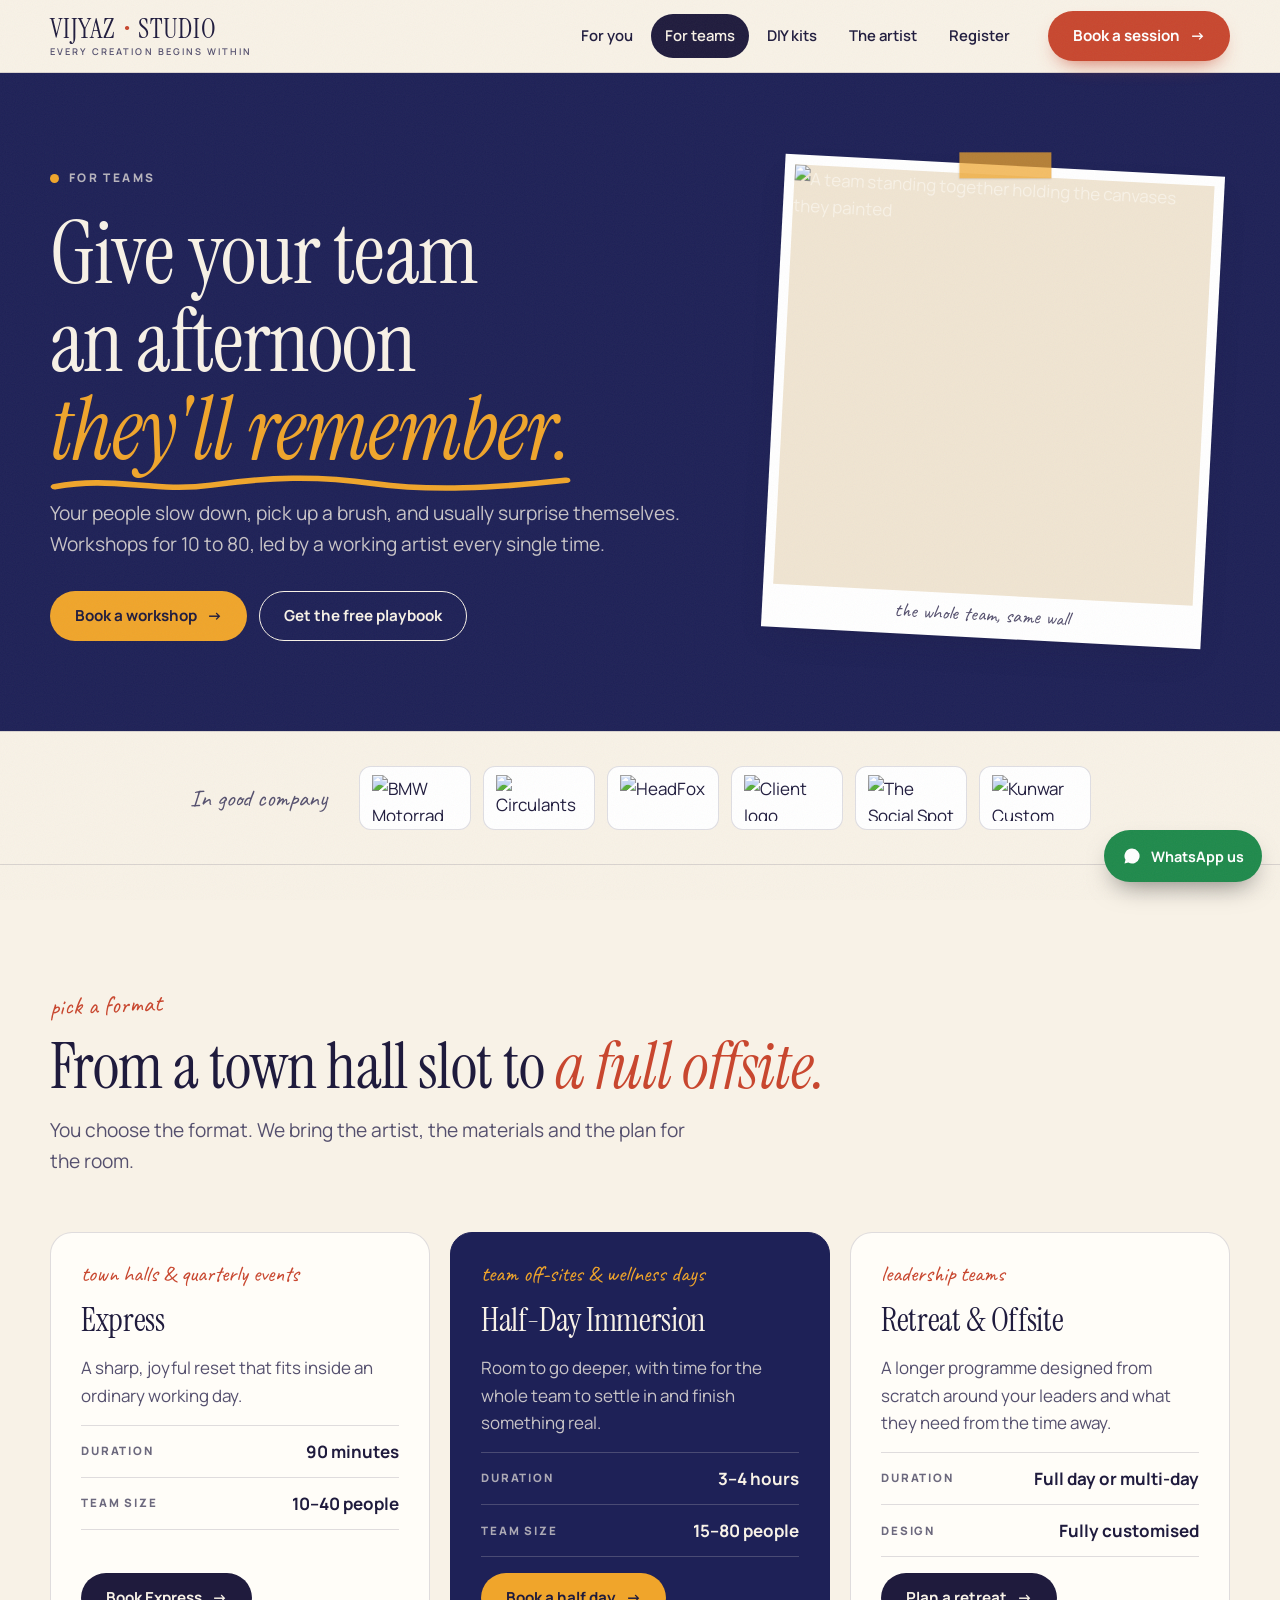
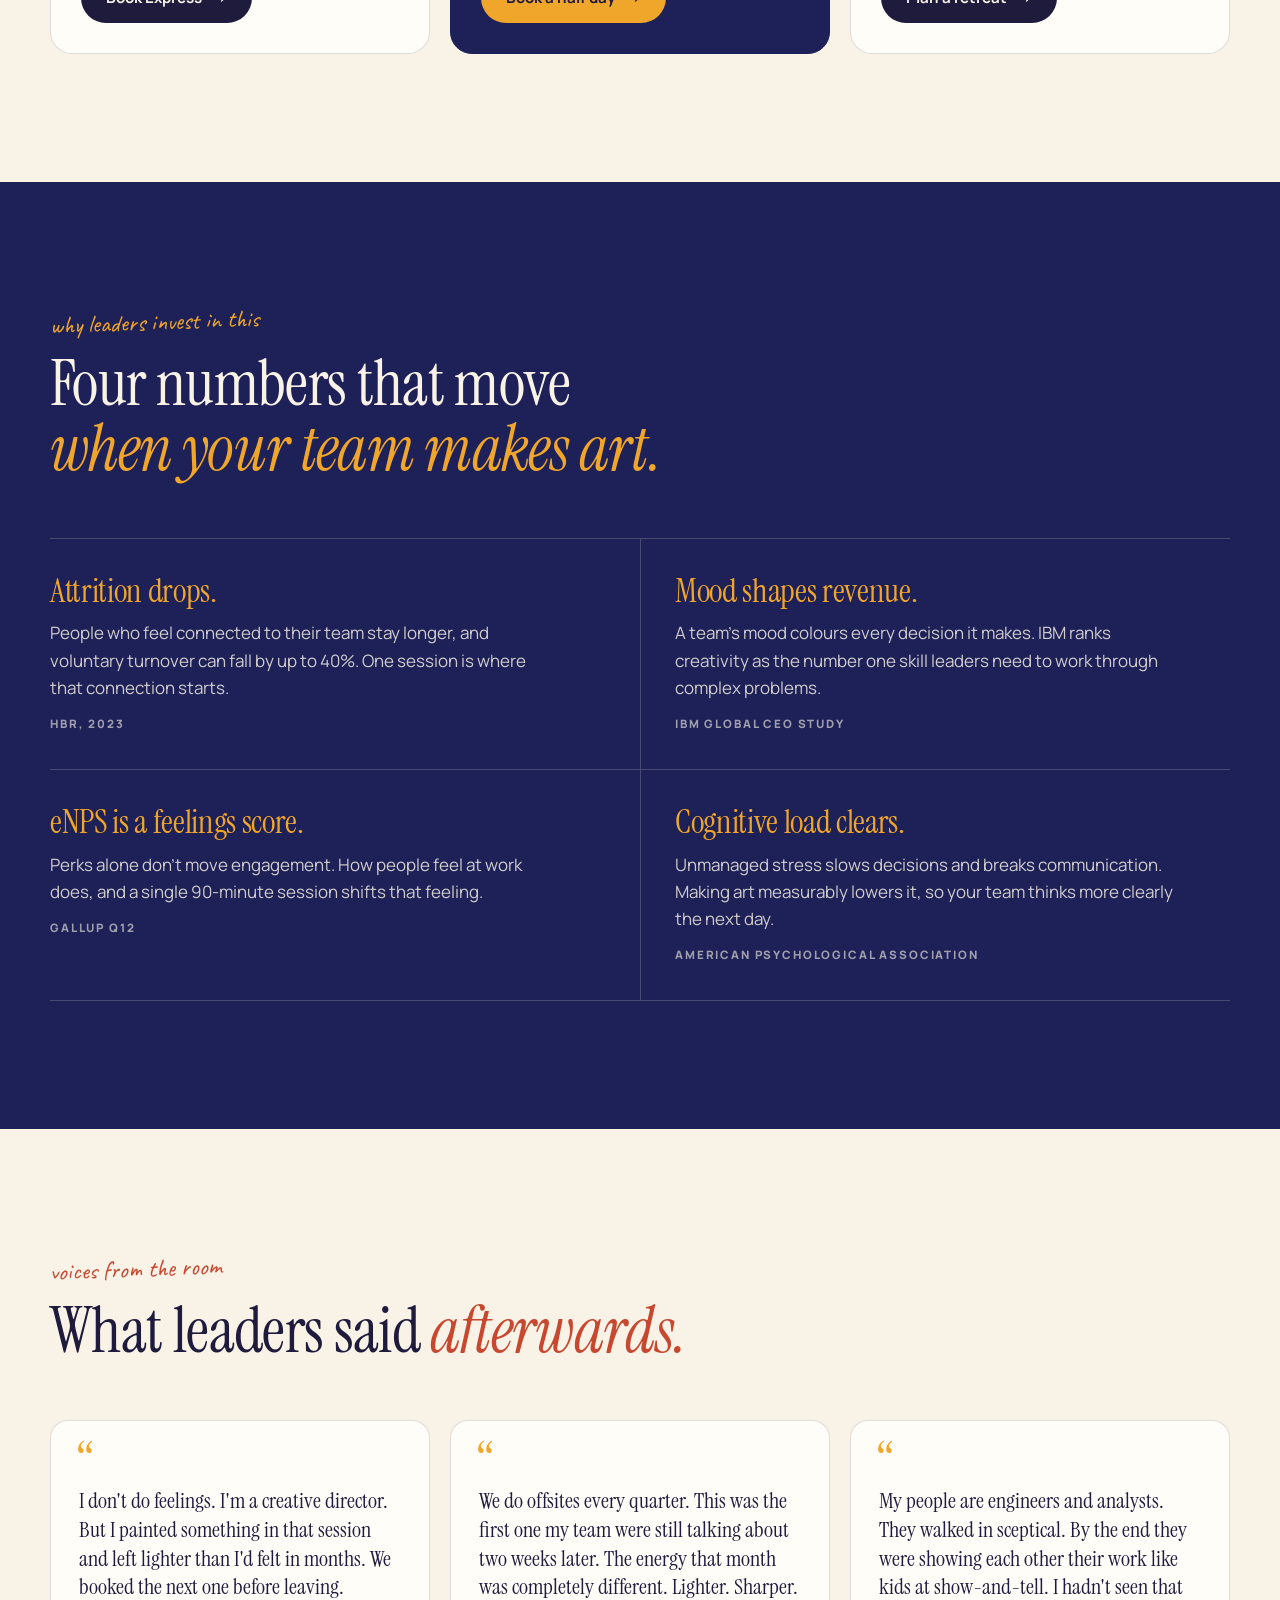
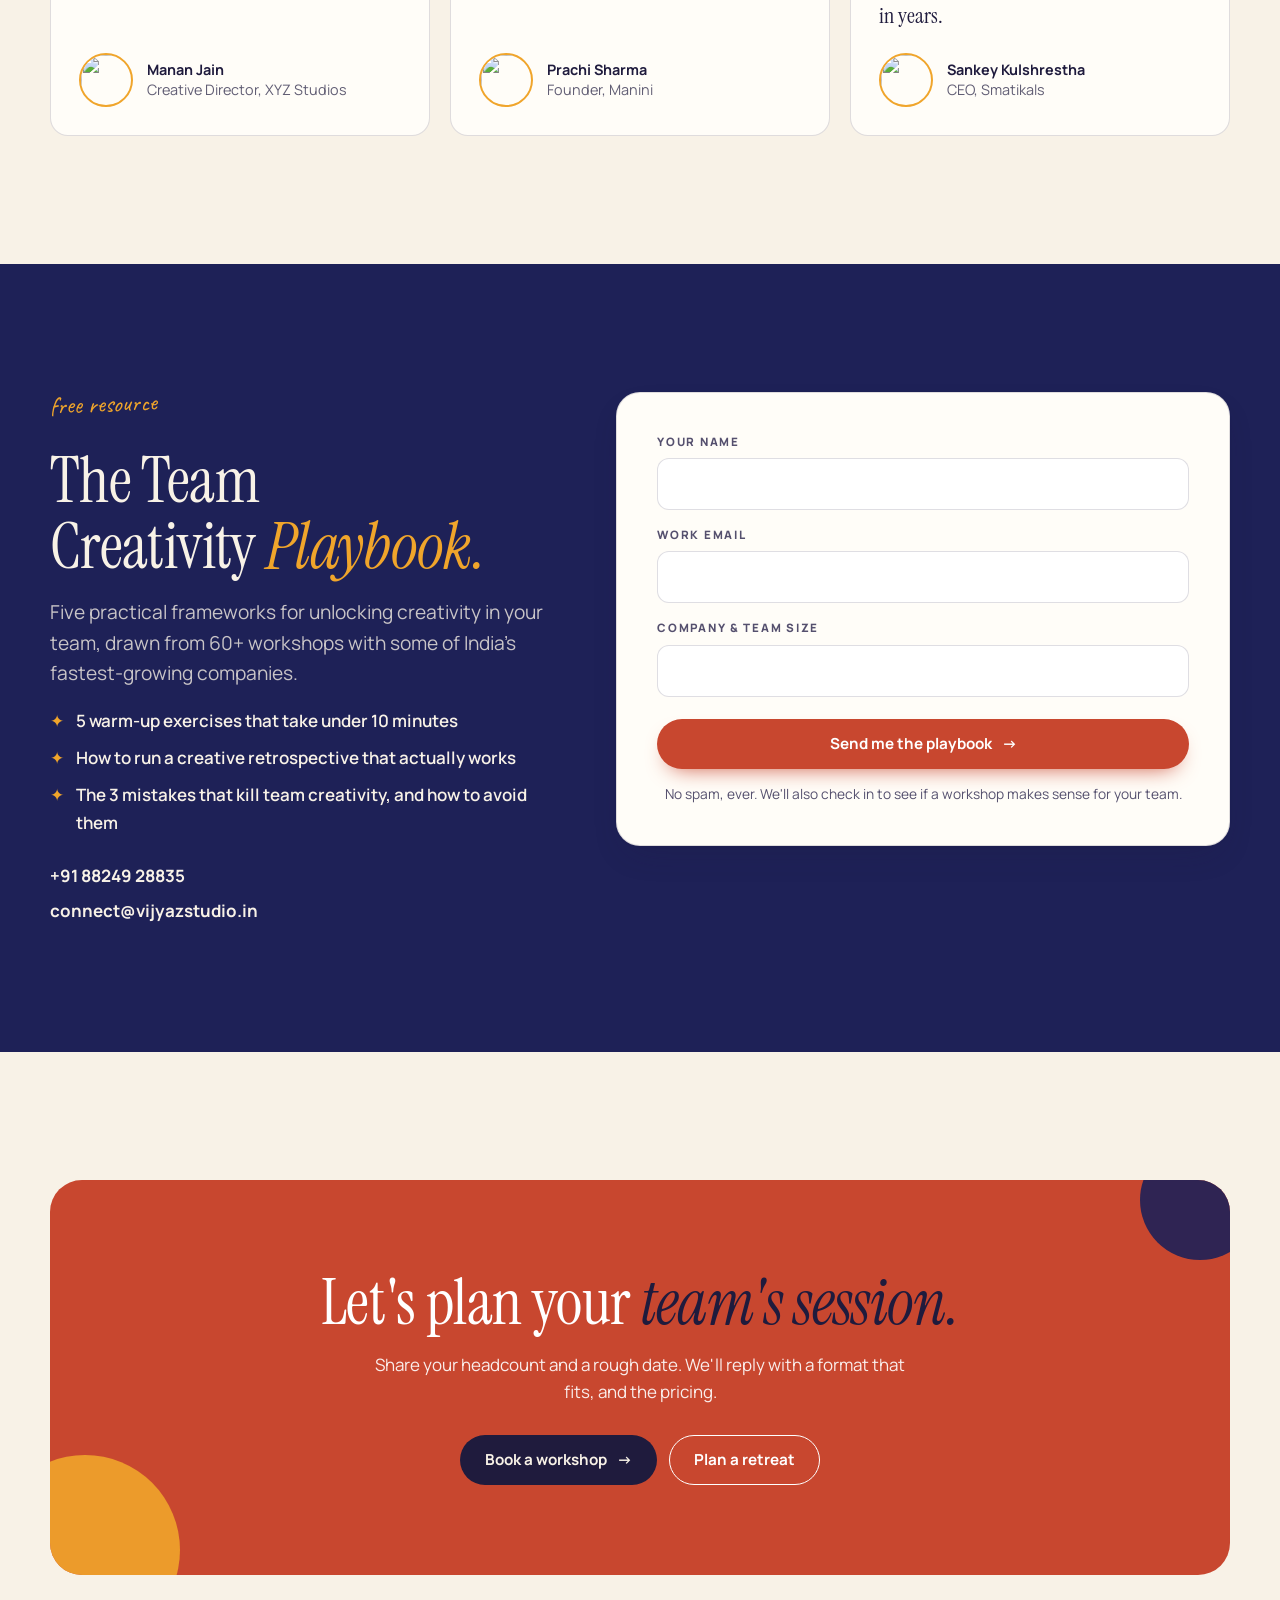
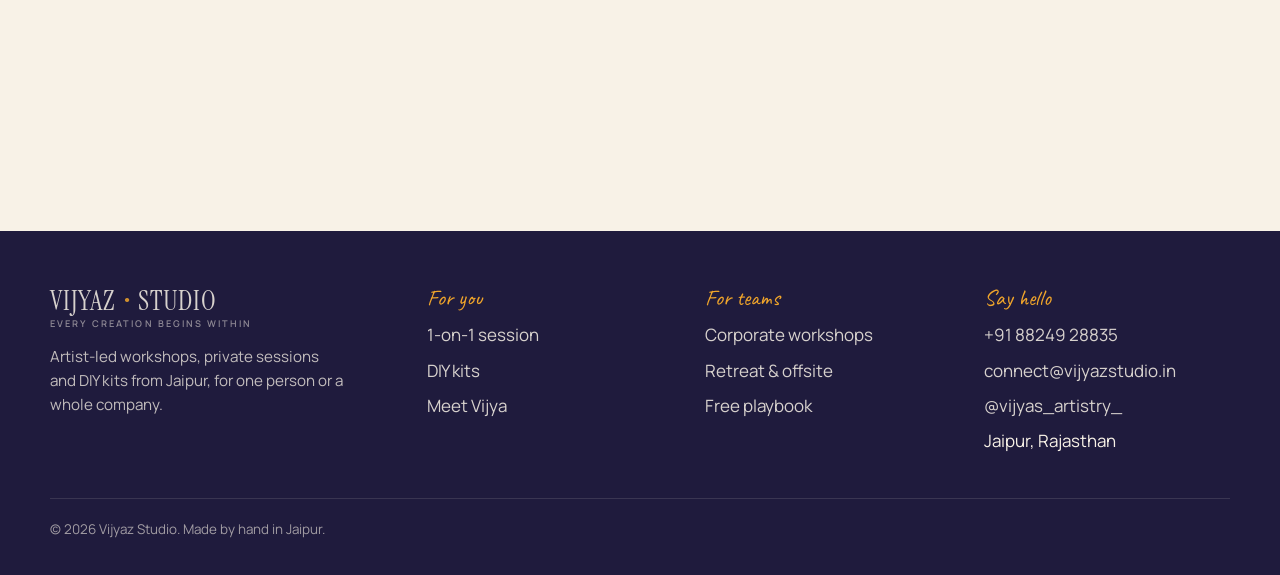
==== commit 3aa24438: "Email form submissions to the studio and confirm to the visitor Forms post to FormSubmit for connect" ====
--- a/for-teams.html
+++ b/for-teams.html
@@ -174,11 +174,12 @@
         </ul>
         <div class="contact-list">
           <a href="tel:+918824928835">+91 88249 28835</a>
-          <a href="mailto:vijyasartistry@gmail.com">vijyasartistry@gmail.com</a>
+          <a href="mailto:connect@vijyazstudio.in">connect@vijyazstudio.in</a>
         </div>
       </div>
       <div class="form-card" data-reveal style="--delay:.1s">
-        <form data-enquiry="Team Creativity Playbook request">
+        <form data-enquiry="Team Creativity Playbook request" data-reply="Thank you for asking for the Team Creativity Playbook. We have received your request and will send the playbook to this address shortly. If you would like to talk about a workshop for your team, call or WhatsApp us on +91 88249 28835.">
+          <input type="text" name="_honey" tabindex="-1" autocomplete="off" aria-hidden="true" style="position:absolute;left:-9999px">
           <div class="form-grid">
             <div class="field full"><label for="pb-name">Your name</label><input id="pb-name" name="name" data-label="Name" autocomplete="name" required></div>
             <div class="field full"><label for="pb-email">Work email</label><input id="pb-email" name="email" data-label="Work email" type="email" autocomplete="email" required></div>
@@ -189,7 +190,7 @@
         </form>
         <div class="handoff" hidden tabindex="-1">
           <h3>One last tap.</h3>
-          <p data-sent hidden>Thank you. The playbook is on its way to your inbox.</p>
+          <p data-sent hidden>We've got your request. A confirmation is on its way to your email, and the playbook will follow shortly.</p>
           <div data-send class="handoff">
             <p>Send your request to the studio and we'll reply with the playbook.</p>
             <div class="btn-row" style="justify-content:center">
@@ -245,7 +246,7 @@
         <h4>Say hello</h4>
         <ul>
           <li><a href="tel:+918824928835">+91 88249 28835</a></li>
-          <li><a href="mailto:vijyasartistry@gmail.com">vijyasartistry@gmail.com</a></li>
+          <li><a href="mailto:connect@vijyazstudio.in">connect@vijyazstudio.in</a></li>
           <li><a href="https://instagram.com/vijyas_artistry_" target="_blank" rel="noopener">@vijyas_artistry_</a></li>
           <li>Jaipur, Rajasthan</li>
         </ul>
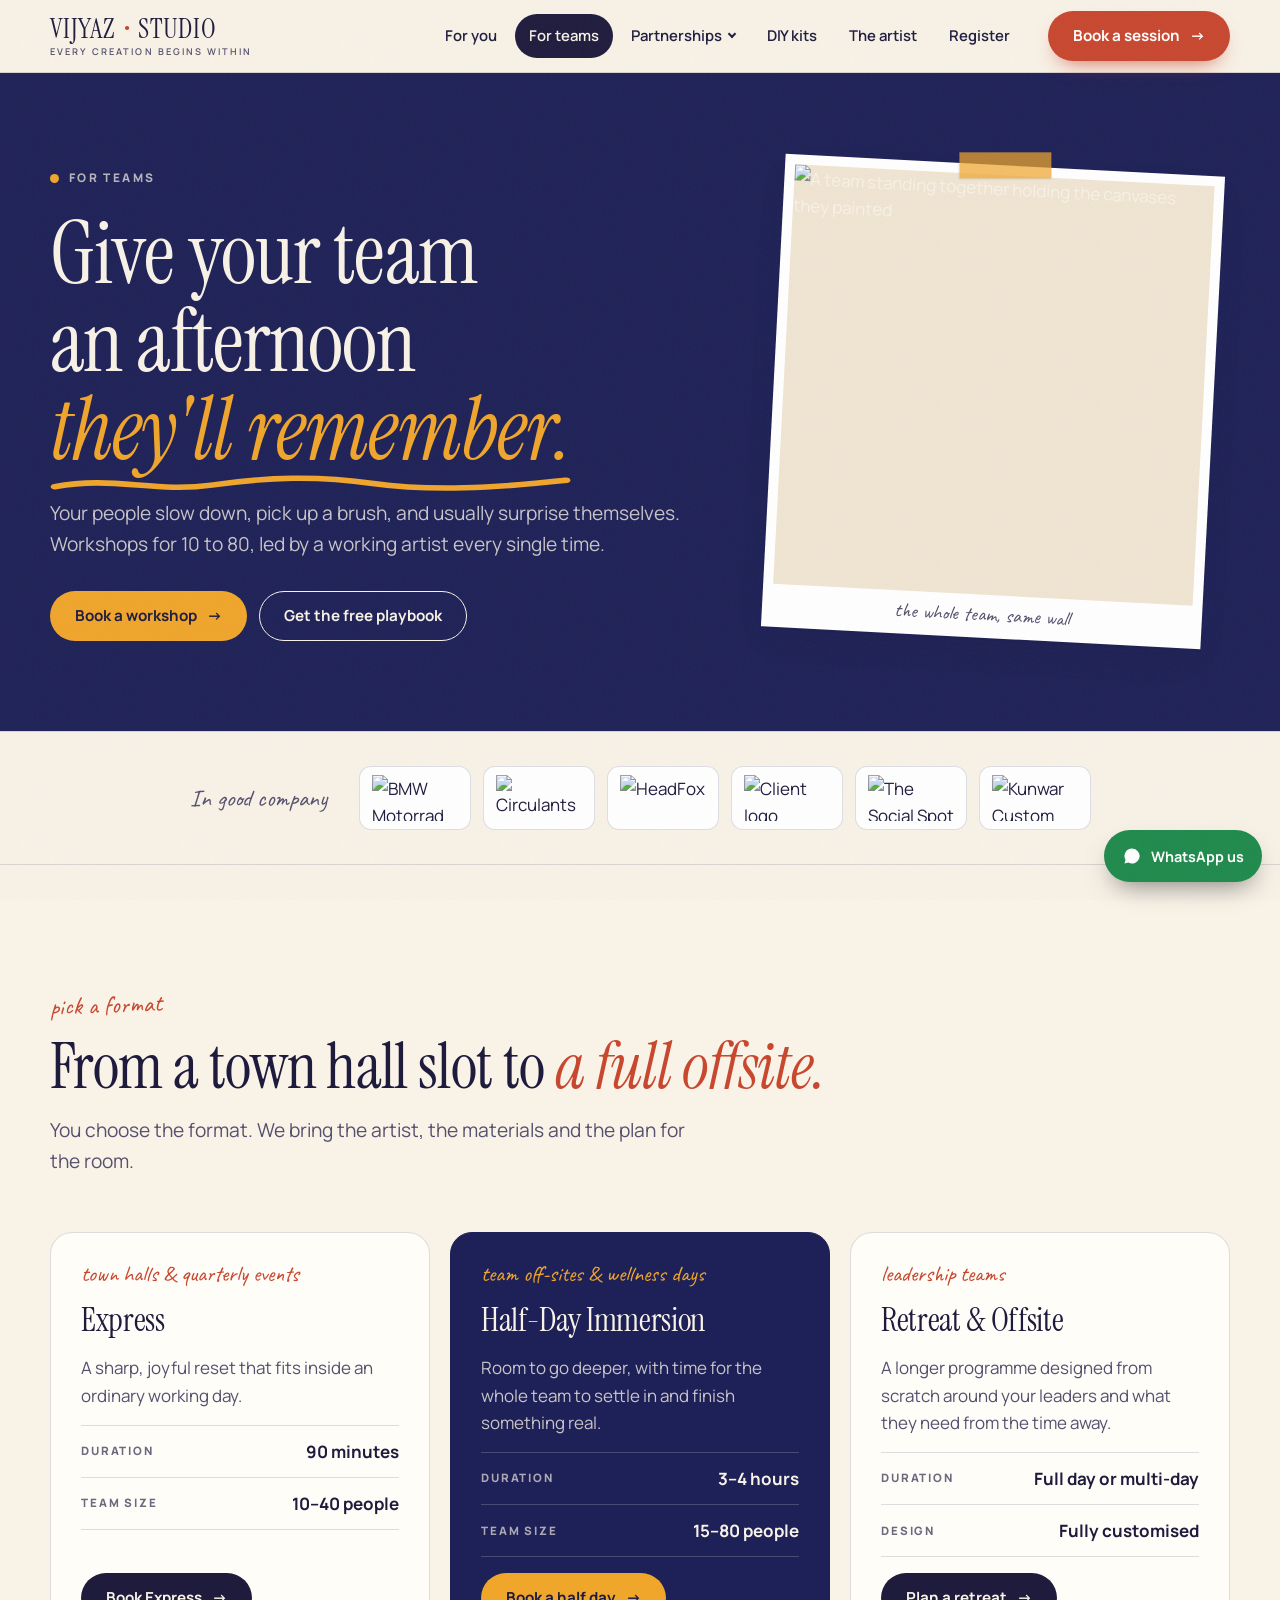
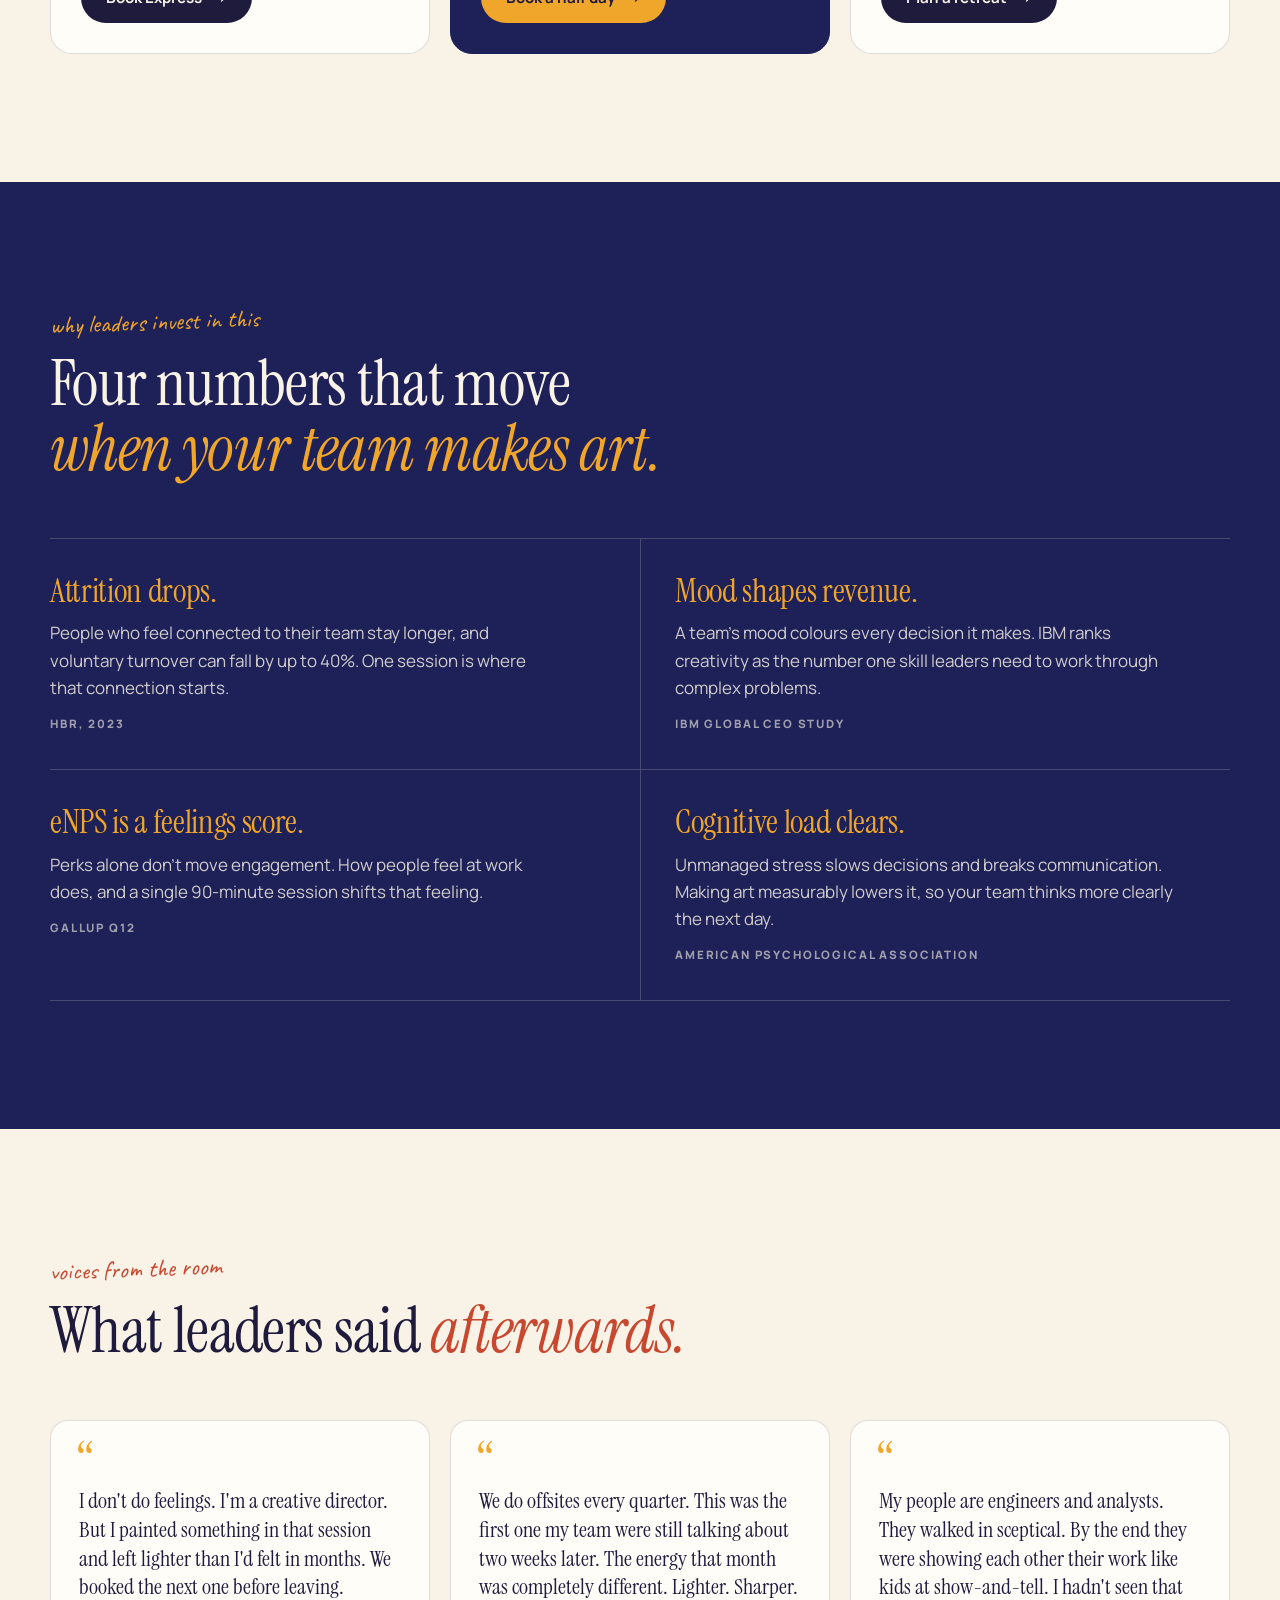
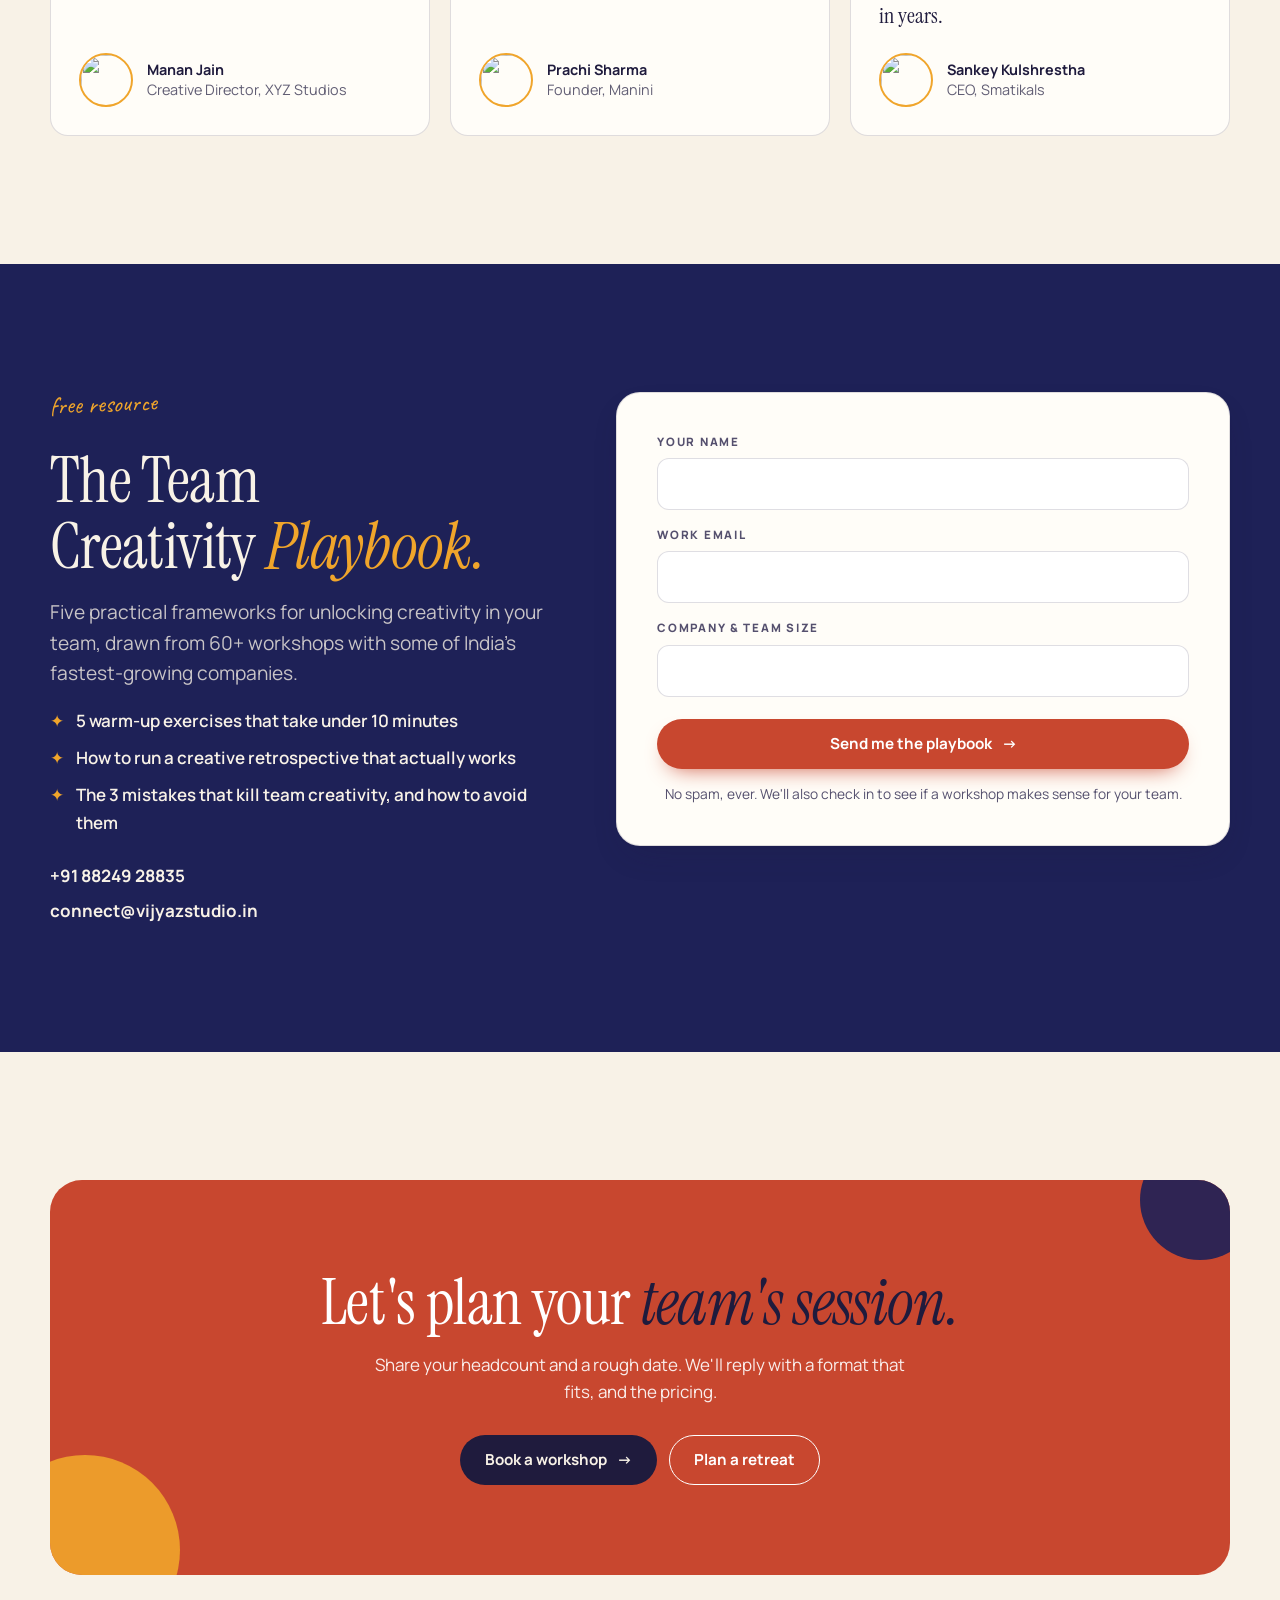
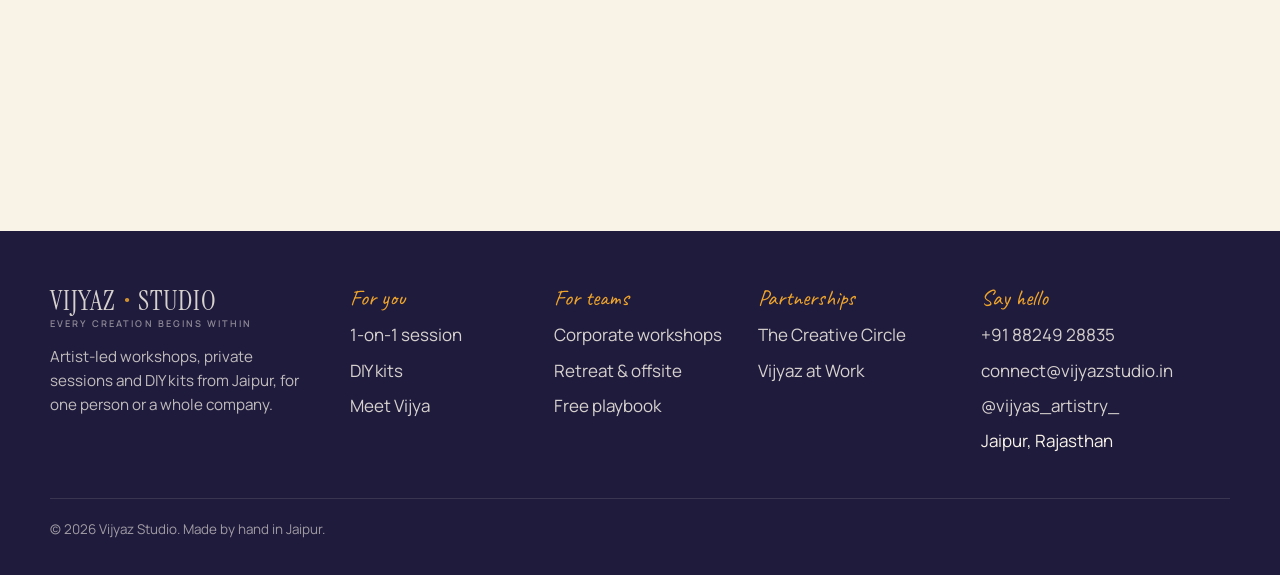
==== commit 51ad1f92: "Add The Creative Circle and Vijyaz at Work pages Two new pages: annual partnership plans for venues," ====
--- a/for-teams.html
+++ b/for-teams.html
@@ -26,6 +26,13 @@
       <ul>
         <li><a href="for-you.html">For you</a></li>
         <li><a href="for-teams.html">For teams</a></li>
+        <li class="has-sub">
+          <button class="sub-btn" type="button" aria-expanded="false" aria-controls="nav-partnerships">Partnerships</button>
+          <ul class="sub" id="nav-partnerships">
+            <li><a href="creative-circle.html">The Creative Circle</a></li>
+            <li><a href="vijyaz-at-work.html">Vijyaz at Work</a></li>
+          </ul>
+        </li>
         <li><a href="for-you.html#diy-kits">DIY kits</a></li>
         <li><a href="index.html#artist">The artist</a></li>
         <li><a href="register.html">Register</a></li>
@@ -179,7 +186,6 @@
       </div>
       <div class="form-card" data-reveal style="--delay:.1s">
         <form data-enquiry="Team Creativity Playbook request" data-reply="Thank you for asking for the Team Creativity Playbook. We have received your request and will send the playbook to this address shortly. If you would like to talk about a workshop for your team, call or WhatsApp us on +91 88249 28835.">
-          <input type="text" name="_honey" tabindex="-1" autocomplete="off" aria-hidden="true" style="position:absolute;left:-9999px">
           <div class="form-grid">
             <div class="field full"><label for="pb-name">Your name</label><input id="pb-name" name="name" data-label="Name" autocomplete="name" required></div>
             <div class="field full"><label for="pb-email">Work email</label><input id="pb-email" name="email" data-label="Work email" type="email" autocomplete="email" required></div>
@@ -243,6 +249,13 @@
         </ul>
       </div>
       <div>
+        <h4>Partnerships</h4>
+        <ul>
+          <li><a href="creative-circle.html">The Creative Circle</a></li>
+          <li><a href="vijyaz-at-work.html">Vijyaz at Work</a></li>
+        </ul>
+      </div>
+      <div>
         <h4>Say hello</h4>
         <ul>
           <li><a href="tel:+918824928835">+91 88249 28835</a></li>
--- a/styles.css
+++ b/styles.css
@@ -327,6 +327,64 @@
   color: var(--paper);
 }
 
+/* Partnerships submenu */
+
+.has-sub {
+  position: relative;
+}
+
+.sub-btn {
+  display: flex;
+  align-items: center;
+  gap: 7px;
+  padding: 10px 14px;
+  border: 0;
+  border-radius: 999px;
+  background: none;
+  color: inherit;
+  font: 600 0.93rem/1.6 var(--body);
+  cursor: pointer;
+}
+
+.sub-btn::after {
+  content: "";
+  width: 6px;
+  height: 6px;
+  border: solid currentColor;
+  border-width: 0 2px 2px 0;
+  transform: translateY(-2px) rotate(45deg);
+}
+
+.sub-btn:hover,
+.has-sub.open .sub-btn {
+  background: var(--paper-deep);
+}
+
+.site-nav .sub {
+  display: none;
+  position: absolute;
+  top: calc(100% + 10px);
+  left: 0;
+  min-width: 220px;
+  flex-direction: column;
+  padding: 8px;
+  border: 1px solid var(--line);
+  border-radius: var(--radius);
+  background: var(--card);
+  box-shadow: var(--shadow);
+}
+
+.has-sub.open .sub {
+  display: flex;
+}
+
+@media (min-width: 1141px) {
+  .has-sub:has([aria-current]) .sub-btn {
+    background: var(--ink);
+    color: var(--paper);
+  }
+}
+
 .menu-btn {
   display: none;
   min-height: 44px;
@@ -339,7 +397,7 @@
   cursor: pointer;
 }
 
-@media (max-width: 900px) {
+@media (max-width: 1140px) {
   .menu-btn {
     display: block;
   }
@@ -369,6 +427,31 @@
   .site-nav a {
     padding: 14px 16px;
     font: 400 1.6rem var(--display);
+  }
+
+  /* both partnership pages are listed outright under a small label */
+  .sub-btn {
+    padding: 16px 16px 0;
+    background: none;
+    color: var(--ink-soft);
+    font: 800 0.72rem/1.6 var(--body);
+    letter-spacing: 0.18em;
+    text-transform: uppercase;
+    cursor: default;
+  }
+
+  .sub-btn::after {
+    display: none;
+  }
+
+  .site-nav .sub {
+    display: flex;
+    position: static;
+    min-width: 0;
+    padding: 0;
+    border: 0;
+    background: none;
+    box-shadow: none;
   }
 }
 
@@ -660,6 +743,10 @@
   color: var(--paper);
 }
 
+.door-venue {
+  background: #fbe3b4;
+}
+
 .door-tag {
   align-self: flex-start;
   font-size: 0.72rem;
@@ -1139,6 +1226,102 @@
 .plan .btn {
   margin-top: auto;
   align-self: flex-start;
+}
+
+/* annual partnership pricing (Creative Circle) */
+
+.plan {
+  position: relative;
+}
+
+.plan-badge {
+  position: absolute;
+  top: -14px;
+  left: 30px;
+  padding: 7px 13px;
+  border-radius: 999px;
+  background: var(--marigold);
+  color: var(--ink);
+  font-size: 0.72rem;
+  font-weight: 800;
+  letter-spacing: 0.18em;
+  text-transform: uppercase;
+}
+
+.plan-kicker {
+  font-size: 0.72rem;
+  font-weight: 800;
+  letter-spacing: 0.16em;
+  text-transform: uppercase;
+  opacity: 0.65;
+}
+
+.plan .plan-price {
+  font: 400 clamp(2.7rem, 4.4vw, 3.5rem) / 1 var(--display);
+  color: inherit;
+}
+
+.plan-price small {
+  font: 600 1rem var(--body);
+  opacity: 0.7;
+}
+
+.plan .plan-rate,
+.plan .plan-includes {
+  font-weight: 700;
+  color: inherit;
+}
+
+.plan .plan-includes {
+  padding-top: 16px;
+  border-top: 1px solid var(--line);
+}
+
+.plan.feature .plan-price,
+.plan.feature .plan-rate,
+.plan.feature .plan-includes {
+  color: var(--paper);
+  border-color: var(--line-light);
+}
+
+.fine {
+  margin-top: 22px;
+  font-size: 0.9rem;
+  color: var(--ink-soft);
+  max-width: 46em;
+}
+
+.closing + .fine {
+  margin-inline: auto;
+  text-align: center;
+}
+
+/* hero tagline + definition pairs (partnership pages) */
+
+.tagline {
+  margin-top: 18px;
+  font: italic 400 clamp(1.5rem, 2.6vw, 2rem) / 1.2 var(--display);
+}
+
+.defs {
+  display: grid;
+  gap: 22px;
+  width: 100%;
+}
+
+.defs div {
+  padding-top: 20px;
+  border-top: 1px solid var(--line);
+}
+
+.defs dt {
+  font: 400 1.7rem/1.1 var(--display);
+  color: var(--ink);
+}
+
+.defs dd {
+  margin-top: 6px;
+  color: var(--ink-soft);
 }
 
 @media (max-width: 940px) {
@@ -1315,7 +1498,7 @@
 
 .segmented {
   display: grid;
-  grid-template-columns: 1fr 1fr;
+  grid-template-columns: repeat(3, 1fr);
   gap: 6px;
   padding: 6px;
   border-radius: 16px;
@@ -1327,7 +1510,10 @@
   display: grid;
   place-items: center;
   min-height: 48px;
+  padding: 6px;
   border-radius: 11px;
+  line-height: 1.2;
+  text-align: center;
   font: 700 0.95rem var(--body);
   letter-spacing: 0;
   text-transform: none;
@@ -1502,7 +1688,7 @@
 
 .footer-grid {
   display: grid;
-  grid-template-columns: 1.4fr 1fr 1fr 1fr;
+  grid-template-columns: 1.4fr 0.9fr 0.9fr 1fr 1.3fr;
   gap: 32px;
 }
 
@@ -1550,7 +1736,7 @@
   opacity: 0.6;
 }
 
-@media (max-width: 820px) {
+@media (max-width: 980px) {
   .footer-grid {
     grid-template-columns: 1fr 1fr;
   }
